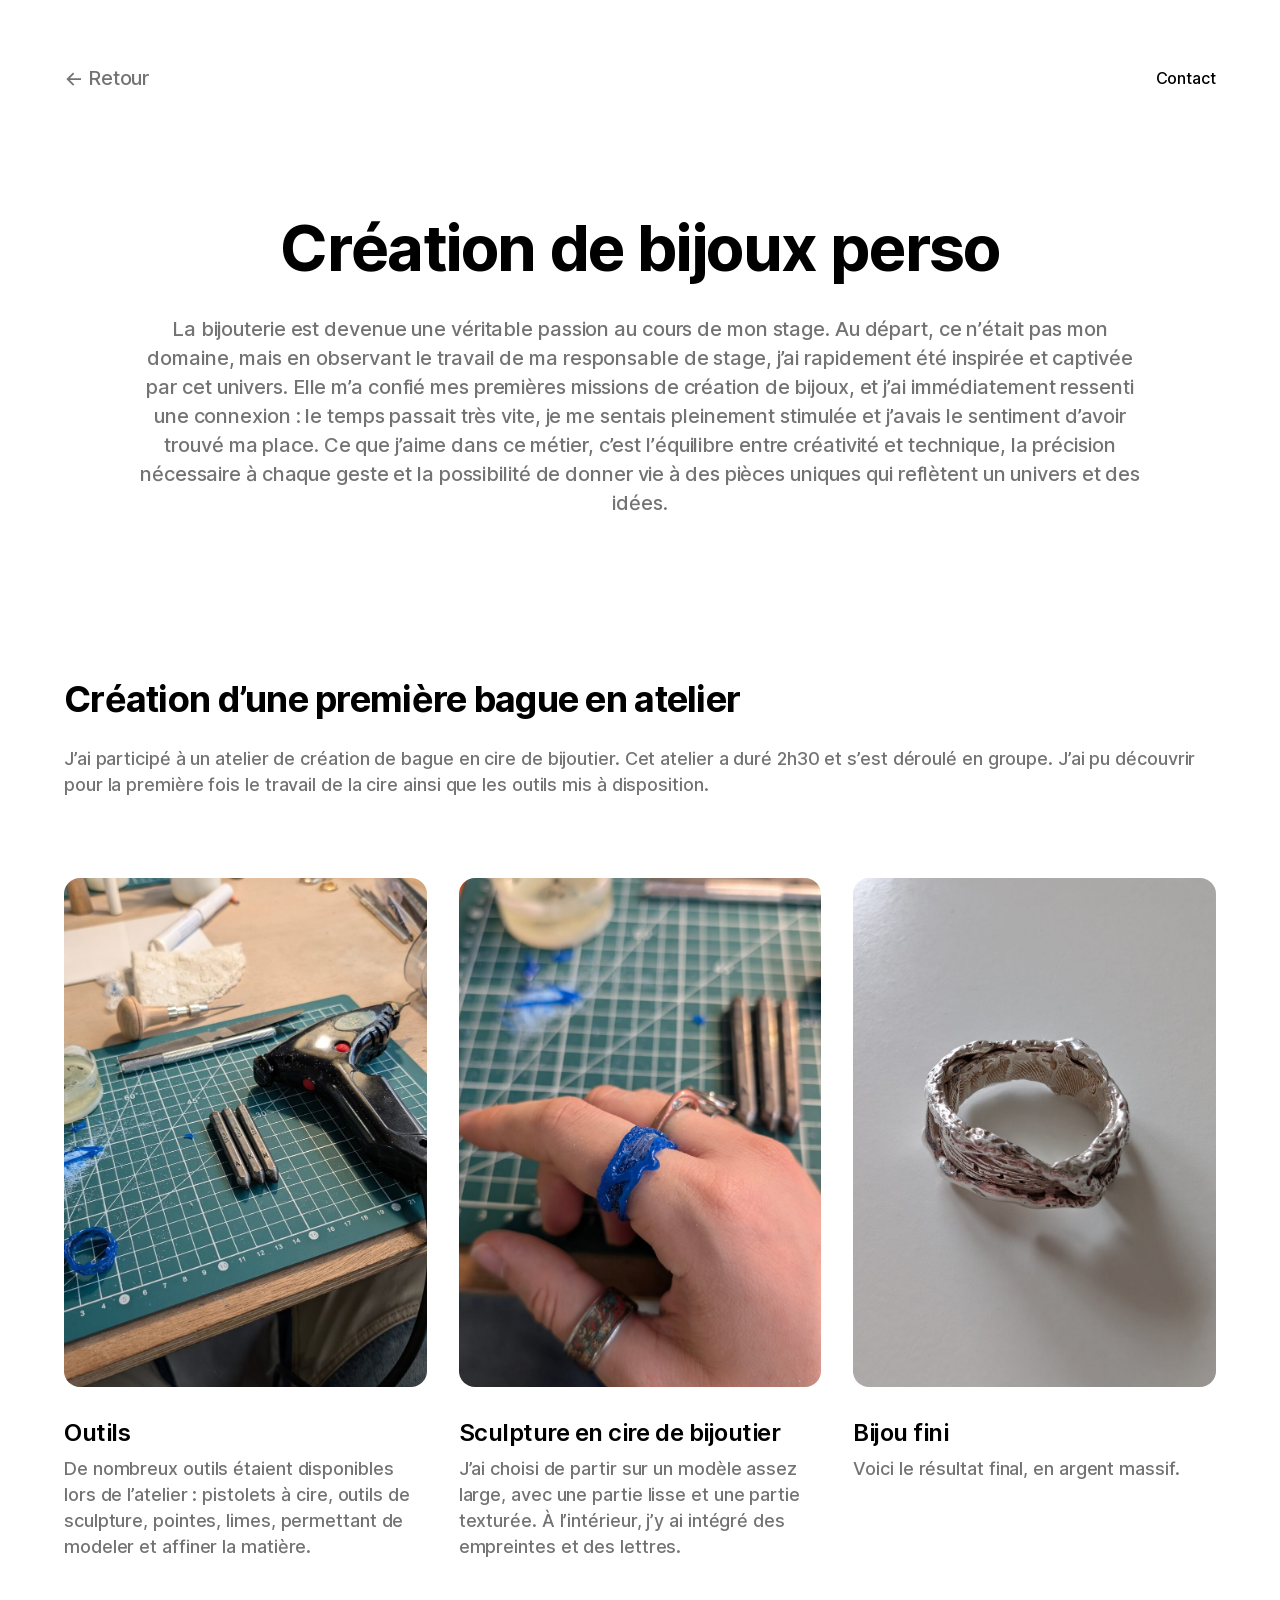
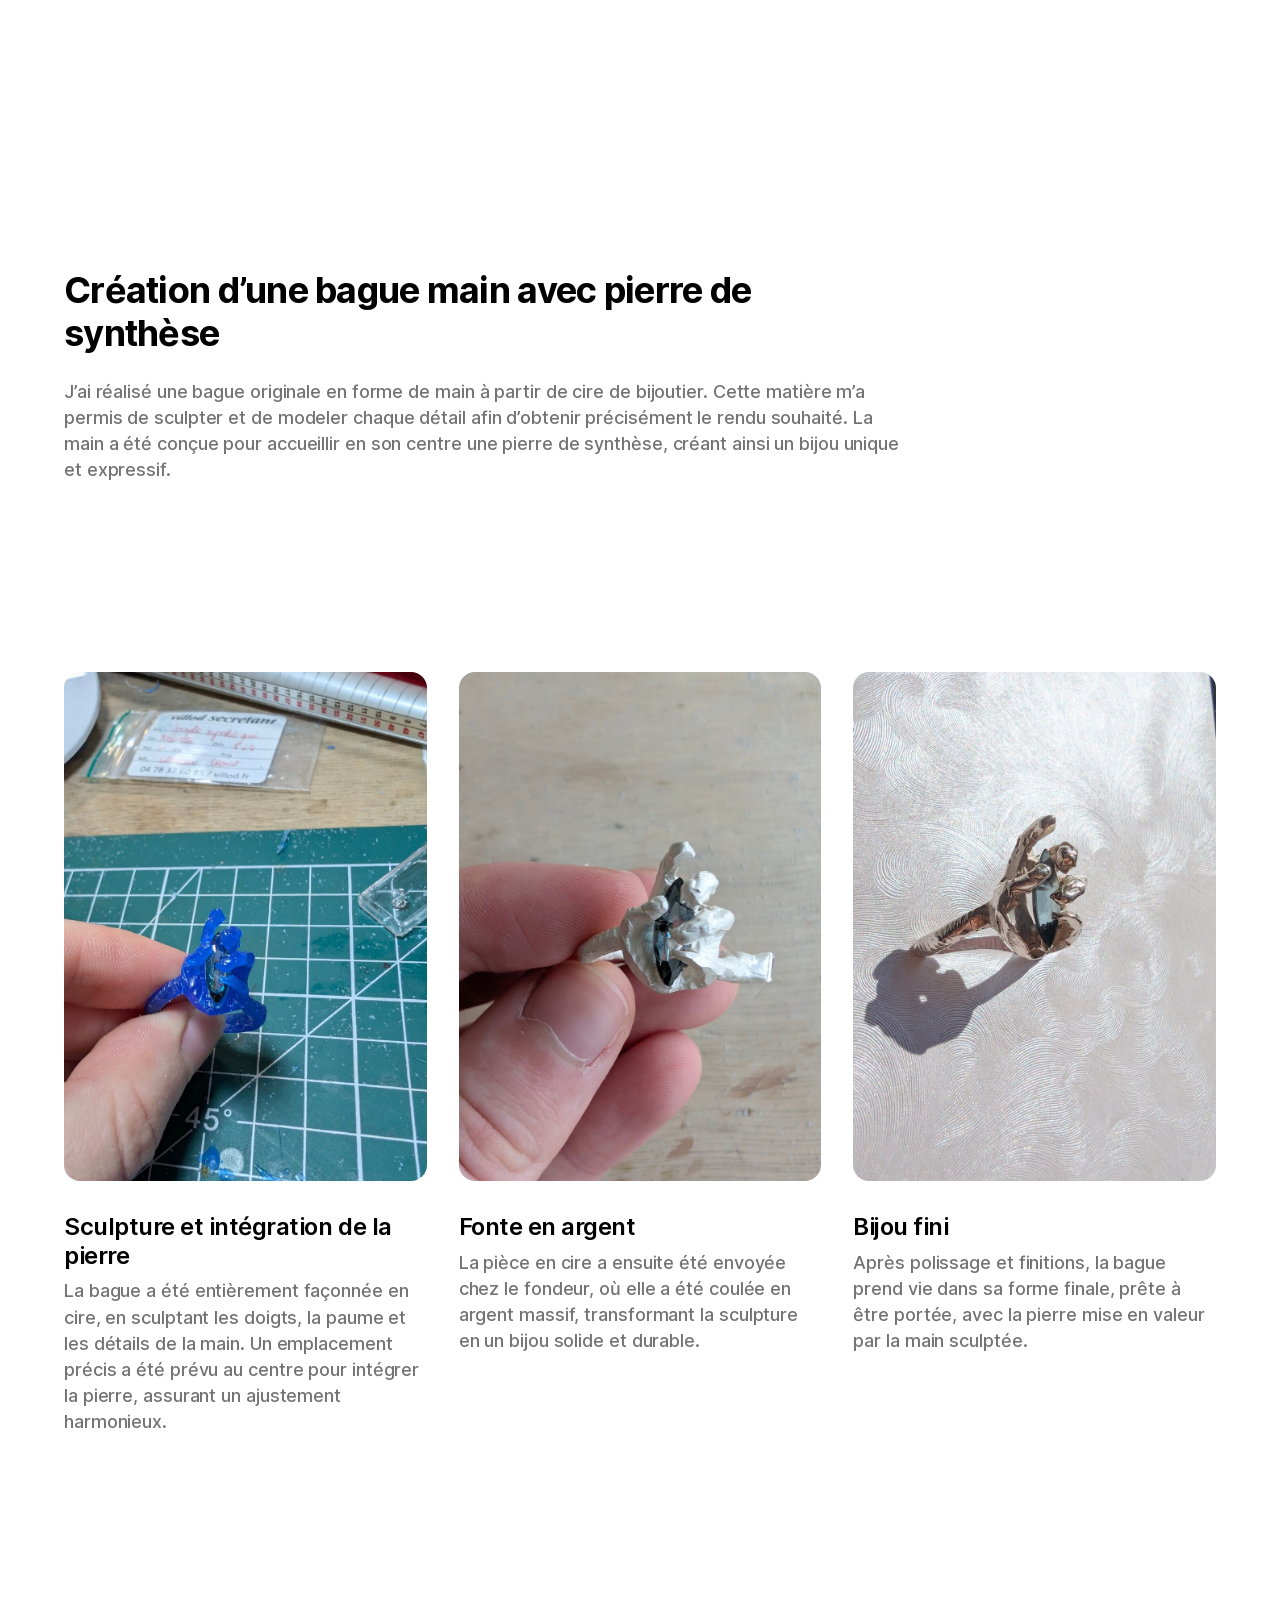
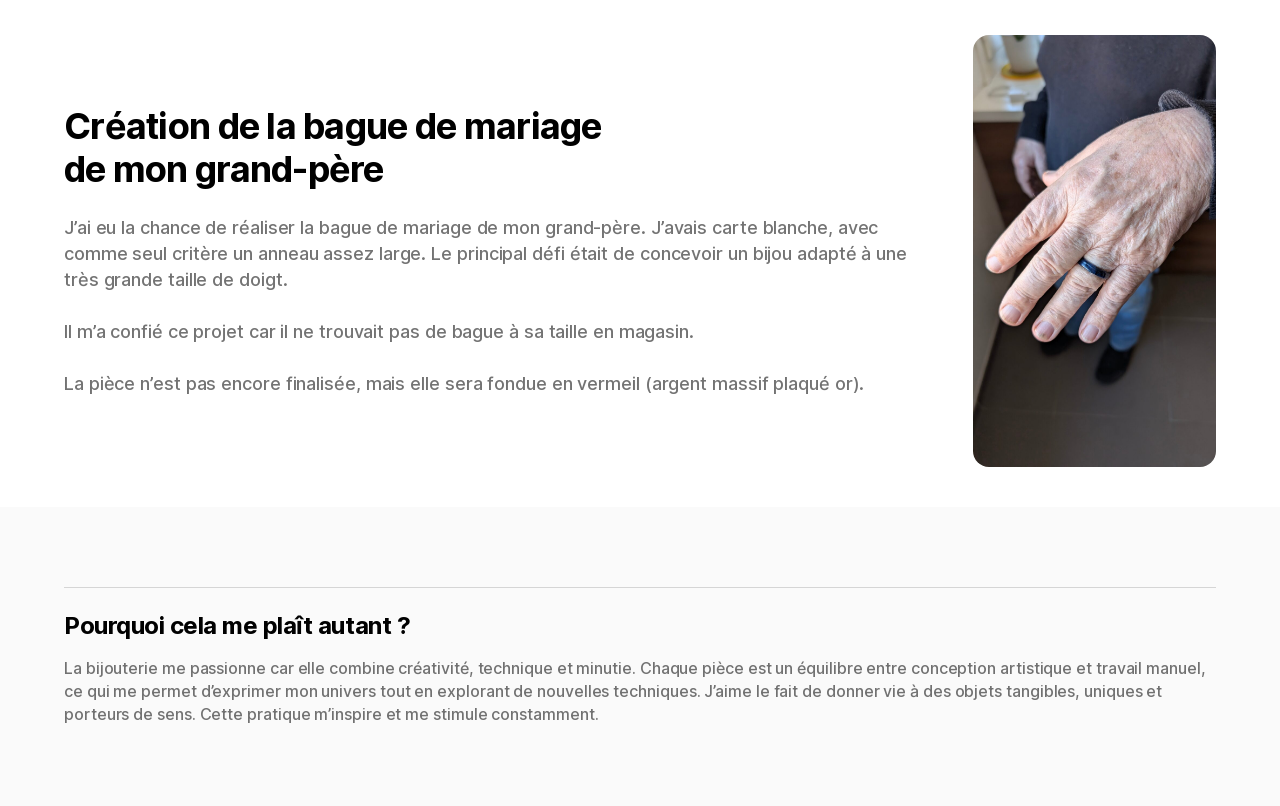
==== bijoux-perso.html @ b719fb81 "v1" ====
<!DOCTYPE html>
<html lang="fr">
<head>
  <meta charset="utf-8">
  <meta name="viewport" content="width=device-width, initial-scale=1">
  <title>Création de bijoux perso · Portfolio.Vautravers-Morgane</title>
  <meta name="robots" content="noindex">
  <link rel="preload" href="assets/fonts/inter-latin-basic.woff2" as="font" type="font/woff2" crossorigin>
  <link rel="stylesheet" href="css/style.css">
  <script>document.documentElement.classList.add('js')</script>
  <script src="js/main.js" defer></script>
</head>
<body>

  <header class="page-header">
    <a href="index.html" class="back-link">Retour</a>
    <nav class="site-nav"><a href="contact.html">Contact</a></nav>
  </header>

  <main>
    <div class="container container--wide">

      <section class="page-intro">
        <h1 class="title-xl">Création de bijoux perso</h1>
        <p class="lead">La bijouterie est devenue une véritable passion au cours de mon stage. Au départ, ce n’était pas mon domaine, mais en observant le travail de ma responsable de stage, j’ai rapidement été inspirée et captivée par cet univers. Elle m’a confié mes premières missions de création de bijoux, et j’ai immédiatement ressenti une connexion : le temps passait très vite, je me sentais pleinement stimulée et j’avais le sentiment d’avoir trouvé ma place. Ce que j’aime dans ce métier, c’est l’équilibre entre créativité et technique, la précision nécessaire à chaque geste et la possibilité de donner vie à des pièces uniques qui reflètent un univers et des idées.</p>
      </section>

      <!-- ============ Première bague en atelier ============ -->
      <section class="section text-stack" data-reveal>
        <h2 class="title-lg">Création d’une première bague en atelier</h2>
        <p class="prose">J’ai participé à un atelier de création de bague en cire de bijoutier. Cet atelier a duré 2h30 et s’est déroulé en groupe. J’ai pu découvrir pour la première fois le travail de la cire ainsi que les outils mis à disposition.</p>
      </section>

      <ul class="project-grid">
        <li class="project-card">
          <img class="media" src="assets/images/bijoux-atelier-outils.jpg" alt="" loading="lazy" style="--pos: 50% 55%">
          <div>
            <h3 class="project-card__title">Outils</h3>
            <p class="project-card__text">De nombreux outils étaient disponibles lors de l’atelier : pistolets à cire, outils de sculpture, pointes, limes, permettant de modeler et affiner la matière.</p>
          </div>
        </li>
        <li class="project-card">
          <img class="media" src="assets/images/bijoux-atelier-sculpture.jpg" alt="" loading="lazy">
          <div>
            <h3 class="project-card__title">Sculpture en cire de bijoutier</h3>
            <p class="project-card__text">J’ai choisi de partir sur un modèle assez large, avec une partie lisse et une partie texturée. À l’intérieur, j’y ai intégré des empreintes et des lettres.</p>
          </div>
        </li>
        <li class="project-card">
          <img class="media" src="assets/images/bijoux-atelier-fini.jpg" alt="" loading="lazy">
          <div>
            <h3 class="project-card__title">Bijou fini</h3>
            <p class="project-card__text">Voici le résultat final, en argent massif.</p>
          </div>
        </li>
      </ul>

      <!-- ============ Bague main ============ -->
      <section class="section split" data-reveal>
        <div class="text-stack">
          <h2 class="title-lg">Création d’une bague main avec pierre de synthèse</h2>
          <p class="prose">J’ai réalisé une bague originale en forme de main à partir de cire de bijoutier. Cette matière m’a permis de sculpter et de modeler chaque détail afin d’obtenir précisément le rendu souhaité. La main a été conçue pour accueillir en son centre une pierre de synthèse, créant ainsi un bijou unique et expressif.</p>
        </div>
        <video class="media media--phone" src="assets/videos/bijoux-bague-main.mp4" muted loop playsinline preload="metadata"></video>
      </section>

      <ul class="project-grid">
        <li class="project-card">
          <img class="media" src="assets/images/bijoux-main-sculpture.jpg" alt="" loading="lazy">
          <div>
            <h3 class="project-card__title">Sculpture et intégration de la pierre</h3>
            <p class="project-card__text">La bague a été entièrement façonnée en cire, en sculptant les doigts, la paume et les détails de la main. Un emplacement précis a été prévu au centre pour intégrer la pierre, assurant un ajustement harmonieux.</p>
          </div>
        </li>
        <li class="project-card">
          <img class="media" src="assets/images/bijoux-main-fonte.jpg" alt="" loading="lazy" style="--pos: 50% 55%">
          <div>
            <h3 class="project-card__title">Fonte en argent</h3>
            <p class="project-card__text">La pièce en cire a ensuite été envoyée chez le fondeur, où elle a été coulée en argent massif, transformant la sculpture en un bijou solide et durable.</p>
          </div>
        </li>
        <li class="project-card">
          <img class="media" src="assets/images/bijoux-main-fini.jpg" alt="" loading="lazy">
          <div>
            <h3 class="project-card__title">Bijou fini</h3>
            <p class="project-card__text">Après polissage et finitions, la bague prend vie dans sa forme finale, prête à être portée, avec la pierre mise en valeur par la main sculptée.</p>
          </div>
        </li>
      </ul>

      <!-- ============ Bague du grand-père ============ -->
      <section class="section split" data-reveal>
        <div class="text-stack">
          <h2 class="title-lg">Création de la bague de mariage<br>de mon grand-père</h2>
          <div class="prose">
            <p>J’ai eu la chance de réaliser la bague de mariage de mon grand-père. J’avais carte blanche, avec comme seul critère un anneau assez large. Le principal défi était de concevoir un bijou adapté à une très grande taille de doigt.</p>
            <p>Il m’a confié ce projet car il ne trouvait pas de bague à sa taille en magasin.</p>
            <p>La pièce n’est pas encore finalisée, mais elle sera fondue en vermeil (argent massif plaqué or).</p>
          </div>
        </div>
        <img class="media media--phone" src="assets/images/bijoux-bague-grand-pere.jpg" alt="Bague de mariage portée" loading="lazy">
      </section>
    </div>

    <section class="tinted" data-reveal>
      <ul class="key-points container container--wide">
        <li>
          <h2>Pourquoi cela me plaît autant ?</h2>
          <p>La bijouterie me passionne car elle combine créativité, technique et minutie. Chaque pièce est un équilibre entre conception artistique et travail manuel, ce qui me permet d’exprimer mon univers tout en explorant de nouvelles techniques. J’aime le fait de donner vie à des objets tangibles, uniques et porteurs de sens. Cette pratique m’inspire et me stimule constamment.</p>
        </li>
      </ul>
    </section>

  </main>
</body>
</html>
---- css/style.css ----
/* ==========================================================================
   Portfolio — Morgane Vautravers

   Commun          1. Polices   2. Variables   3. Base   4. Typographie
                   5. Mise en page   11. Animation d'apparition
   Accueil         6. En-tête   7. Présentation   8. Blocs de texte
                   9. Galerie   10. Centres d'intérêts   12. Mobile
   Autres pages    13. En-tête et introduction   14. Texte + média
                   15. Cartes projet   16. Rangées d'images
                   17. Bandeaux défilants   18. Encadrés et points clés
                   19. Kits   20. Galerie photo   21. Mobile
   ========================================================================== */


/* 1. Polices — Inter (police variable : toutes les graisses dans un fichier)
   ========================================================================== */

@font-face {
  font-family: "Inter";
  src: url("../assets/fonts/inter-latin-basic.woff2") format("woff2");
  font-weight: 100 900;
  font-display: swap;
  unicode-range: U+0000-00A0, U+00A2-00A9, U+00AC-00AE, U+00B0-00B7, U+00B9-00BA,
    U+00BC-00BE, U+00D7, U+00F7, U+2000-206F, U+2074, U+20AC, U+2122, U+2190-21BB,
    U+2212, U+2215, U+F8FF, U+FEFF, U+FFFD;
}

@font-face {
  font-family: "Inter";
  src: url("../assets/fonts/inter-latin-ext.woff2") format("woff2");
  font-weight: 100 900;
  font-display: swap;
  unicode-range: U+00A1, U+00AA-00AB, U+00AF, U+00B8, U+00BB, U+00BF-00D6,
    U+00D8-00F6, U+00F8-00FF, U+0131, U+0152-0153, U+02B0-02FF;
}


/* 2. Variables — modifier ici couleurs, espacements et largeurs
   ========================================================================== */

:root {
  --color-bg: #fff;
  --color-text: #000;
  --color-text-muted: rgba(0, 0, 0, 0.55);
  --color-divider: rgba(0, 0, 0, 0.5);

  --font: "Inter", system-ui, sans-serif;

  --page-width: 1280px;   /* largeur maximale du contenu */
  --gutter: 120px;        /* marge gauche/droite des sections (accueil) */
  --gutter-wide: 64px;    /* marge gauche/droite des autres pages */

  --radius-image: 16px;
  --radius-portrait: 30px;
}


/* 3. Base
   ========================================================================== */

*,
*::before,
*::after {
  box-sizing: border-box;
}

html {
  scroll-behavior: smooth;
  -webkit-font-smoothing: antialiased;
}

body {
  margin: 0;
  background: var(--color-bg);
  color: var(--color-text);
  font-family: var(--font);
  font-weight: 500;
  overflow-x: hidden;
}

h1, h2, h3, p, ul {
  margin: 0;
}

/* Les listes servent surtout à la mise en page : pas de puces par défaut */
ul {
  padding: 0;
  list-style: none;
}

img {
  display: block;
  max-width: 100%;
}

a {
  color: inherit;
  text-decoration: none;
}


/* 4. Typographie
   ========================================================================== */

.title-xl {
  font-size: 64px;
  font-weight: 700;
  letter-spacing: -1.6px;
  line-height: 1.1;
}

.title-lg {
  font-size: 36px;
  font-weight: 700;
  letter-spacing: -0.72px;
  line-height: 1.2;
}

.title-sm {
  font-size: 24px;
  font-weight: 600;
  letter-spacing: -0.48px;
  line-height: 1.2;
}

/* Paragraphes de texte courant (gris) */
.prose {
  color: var(--color-text-muted);
  font-size: 18px;
  letter-spacing: -0.09px;
  line-height: 1.45;
}

.prose--lg {
  font-size: 24px;
  letter-spacing: -0.12px;
}

.prose strong {
  font-weight: 700;
}

/* Ajoute une ligne vide au-dessus d'un paragraphe */
.prose .spaced {
  margin-top: 1.45em;
}


/* 5. Mise en page
   ========================================================================== */

.container {
  width: 100%;
  max-width: var(--page-width);
  margin-inline: auto;
  padding-inline: var(--gutter);
}

/* Variante aux marges réduites, utilisée par les pages autres que l'accueil */
.container--wide {
  padding-inline: var(--gutter-wide);
}

.divider {
  width: calc(100% - 2 * var(--gutter));
  max-width: calc(var(--page-width) - 2 * var(--gutter));
  height: 1px;
  margin: 0 auto;
  border: 0;
  background: var(--color-divider);
}


/* 6. En-tête
   ========================================================================== */

.site-header {
  display: flex;
  justify-content: space-between;
  align-items: center;
  padding: 24px 64px;
}

.site-header__logo img {
  width: 96px;
  height: 100px;
  object-fit: cover;
}

.site-nav {
  display: flex;
  gap: 32px;
  font-size: 16px;
  letter-spacing: -0.08px;
  line-height: 1.45;
  white-space: nowrap;
}


/* 7. Présentation (photo + texte d'accroche)
   ========================================================================== */

.hero {
  display: flex;
  align-items: center;
  gap: 64px;
  padding-block: 120px;
}

.hero__photo,
.hero__text {
  flex: 1 1 0;
  min-width: 0;
}

.hero__photo {
  aspect-ratio: 576 / 388;
  border-radius: var(--radius-portrait);
  overflow: hidden;
}

.hero__photo img {
  width: 100%;
  height: 100%;
  object-fit: contain;
}

.hero__text {
  display: flex;
  flex-direction: column;
  gap: 24px;
}


/* 8. Blocs de texte (formation, parcours)
   ========================================================================== */

.text-block {
  padding-top: 80px;
  padding-bottom: 55px;
}

.text-block--parcours {
  display: flex;
  flex-direction: column;
  gap: 24px;
  padding-bottom: 41px;
}


/* 9. Galerie
   ========================================================================== */

.gallery__header {
  display: flex;
  align-items: center;
  gap: 24px;
  padding-top: 120px;
  padding-bottom: 37px;
}

.gallery__header .title-xl {
  flex: 1;
}

.gallery__intro {
  width: 746px;
  max-width: 100%;
  color: var(--color-text-muted);
  font-size: 18px;
  letter-spacing: -0.09px;
  line-height: 1.45;
}

.card-grid {
  display: grid;
  gap: 48px;
  align-items: start;
}

.card-grid--2 {
  grid-template-columns: repeat(2, 1fr);
  margin-bottom: 20px;
}

.card-grid--3 {
  grid-template-columns: repeat(3, 1fr);
}

.card {
  display: flex;
  flex-direction: column;
  gap: 5px;
}

.card img {
  width: 100%;
  aspect-ratio: 315 / 328;
  object-fit: cover;
  object-position: var(--pos, center);
  border-radius: var(--radius-image);
}

.card-grid--2 .card img {
  aspect-ratio: 552 / 414;
}

.card__label {
  font-size: 24px;
  font-weight: 600;
  letter-spacing: -0.48px;
  line-height: 1.2;
}


/* 10. Centres d'intérêts
   ========================================================================== */

.interests {
  padding-top: 40px;
  padding-bottom: 50px;
}

/* La rangée d'images occupe toute la largeur de la page (sans marges) */
.interests__list {
  display: grid;
  grid-template-columns: repeat(4, 1fr);
  gap: 20px;
  max-width: var(--page-width);
  margin: 40px auto 0;
}

.interest {
  display: flex;
  flex-direction: column;
  align-items: center;
  gap: 10px;
  font-size: 24px;
  font-weight: 600;
  letter-spacing: -0.48px;
  line-height: 1.2;
  white-space: nowrap;
}

.interest img {
  width: 290px;
  max-width: 100%;
  aspect-ratio: 290 / 272;
  object-fit: cover;
  object-position: var(--pos, center);
  border-radius: var(--radius-image);
}


/* 11. Animation d'apparition au défilement (voir js/main.js)
   Les éléments [data-reveal] glissent vers le haut en apparaissant.
   La classe .js n'est ajoutée que si JavaScript fonctionne : sans JS,
   tout reste visible.
   ========================================================================== */

.js [data-reveal] {
  opacity: 0;
  transform: translateY(50px);
  transition:
    opacity 0.6s cubic-bezier(0.215, 0.61, 0.355, 1),
    transform 0.6s cubic-bezier(0.215, 0.61, 0.355, 1);
}

.js [data-reveal].is-visible {
  opacity: 1;
  transform: none;
}

@media (prefers-reduced-motion: reduce) {
  html {
    scroll-behavior: auto;
  }

  .js [data-reveal] {
    opacity: 1;
    transform: none;
    transition: none;
  }
}


/* 12. Tablette et mobile
   ========================================================================== */

@media (max-width: 1024px) {
  :root {
    --gutter: 48px;
    --gutter-wide: 48px;
  }

  .site-header {
    padding-inline: var(--gutter);
  }

  .hero {
    padding-block: 80px;
  }

  .gallery__header {
    flex-direction: column;
    align-items: flex-start;
  }

  .card-grid {
    gap: 32px;
  }

  .interests__list {
    grid-template-columns: repeat(2, 1fr);
    row-gap: 40px;
    padding-inline: var(--gutter);
  }
}

@media (max-width: 700px) {
  :root {
    --gutter: 20px;
    --gutter-wide: 20px;
  }

  .site-header__logo img {
    width: 58px;
    height: 60px;
  }

  .site-nav {
    gap: 16px;
    font-size: 14px;
  }

  .hero {
    flex-direction: column;
    gap: 32px;
    padding-block: 48px;
  }

  .hero__photo,
  .hero__text {
    flex: none;
  }

  .hero__photo {
    width: 100%;
    max-width: 320px;
    aspect-ratio: 3 / 4;
    margin-inline: auto;
  }

  .title-xl { font-size: 44px; }
  .title-lg { font-size: 28px; }
  .prose--lg { font-size: 20px; }

  .text-block {
    padding-top: 48px;
    padding-bottom: 40px;
  }

  .gallery__header {
    padding-top: 72px;
  }

  .card-grid--2,
  .card-grid--3 {
    grid-template-columns: 1fr;
  }

  .interests__list {
    grid-template-columns: 1fr;
  }
}


/* ==========================================================================
   AUTRES PAGES (stage, kit, collection, gouachés, photos…)
   Les blocs ci-dessous se combinent librement dans le HTML.
   ========================================================================== */


/* 13. En-tête et introduction de page
   ========================================================================== */

.page-header {
  display: flex;
  justify-content: space-between;
  align-items: center;
  padding: 64px var(--gutter-wide);
}

.back-link {
  color: var(--color-text-muted);
  font-size: 20px;
  letter-spacing: -0.1px;
  line-height: 1.45;
}

.back-link::before {
  content: "← ";
}

.back-link:hover,
.site-nav a:hover {
  color: var(--color-text);
  text-decoration: underline;
}

.page-intro {
  display: flex;
  flex-direction: column;
  align-items: center;
  gap: 32px;
  padding-block: 56px 80px;
  text-align: center;
}

.lead {
  max-width: 1000px;
  color: var(--color-text-muted);
  font-size: 20px;
  letter-spacing: -0.1px;
  line-height: 1.45;
}

/* Petite phrase d'aide soulignée (ex. « Chaque image permet… ») */
.hint {
  color: var(--color-text-muted);
  font-size: 18px;
  line-height: 1.45;
  text-align: center;
  text-decoration: underline;
}

/* Espacement vertical standard entre deux blocs */
.section {
  padding-block: 80px 40px;
}

.section--spacious {
  padding-block: 120px;
}

.section-title {
  margin-bottom: 48px;
}

.section-title--right {
  text-align: right;
}

/* Titre + texte d'une section (h2 36px + paragraphe gris) */
.text-stack {
  display: flex;
  flex-direction: column;
  gap: 24px;
}

.text-stack p + p {
  margin-top: 1.45em;
}


/* 14. Texte + média côte à côte
   L'ordre dans le HTML décide qui est à gauche.
   ========================================================================== */

.split {
  display: flex;
  align-items: center;
  gap: 64px;
}

.split > * {
  flex: 1 1 0;
  min-width: 0;
}

/* Média étroit au format téléphone (vidéo ou photo verticale) */
.split > .media--phone {
  flex: 0 0 243px;
}

.split > .media--tall {
  flex: 0 0 389px;
}

.media-pair {
  display: flex;
  justify-content: flex-end;
  gap: 32px;
}

/* Image ou vidéo : coins arrondis, recadrage réglable avec
   --ratio (proportions, ex. 4/3) et --pos (point de cadrage, ex. 50% 20%) */
.media {
  display: block;
  width: 100%;
  height: auto;
  aspect-ratio: var(--ratio, auto);
  object-fit: cover;
  object-position: var(--pos, center);
  border-radius: var(--radius-image);
}

.media--phone {
  --ratio: 9 / 16;
  width: 243px;
}

.media--tall {
  --ratio: 389 / 672;
}

.media--contain {
  object-fit: contain;
}

/* Grande image pleine largeur */
.wide-media {
  margin-block: 40px;
}


/* 15. Cartes projet (image + titre + description)
   ========================================================================== */

.project-grid {
  display: grid;
  grid-template-columns: repeat(3, 1fr);
  gap: 32px;
  align-items: start;
  padding-block: 40px 120px;
}

.project-card {
  display: flex;
  flex-direction: column;
  gap: 32px;
}

.project-card .media {
  aspect-ratio: var(--ratio, 352 / 494);
}

.project-card__title {
  font-size: 24px;
  font-weight: 600;
  letter-spacing: -0.48px;
  line-height: 1.2;
}

.project-card__text {
  margin-top: 8px;
  color: var(--color-text-muted);
  font-size: 18px;
  letter-spacing: -0.09px;
  line-height: 1.45;
}

a.project-card:hover .project-card__title {
  text-decoration: underline;
}


/* 16. Rangées d'images de même hauteur
   Chaque image garde ses proportions ; --height règle la hauteur.
   ========================================================================== */

.media-row {
  display: flex;
  justify-content: center;
  gap: 32px;
  padding-block: 20px;
}

.media-row .media {
  flex: 0 1 auto;
  width: auto;
  min-width: 0;
  height: var(--height, 494px);
}


/* 17. Bandeaux défilants (voir js/main.js, qui duplique le contenu
   pour que le défilement boucle sans coupure)
   ========================================================================== */

.marquee {
  overflow: hidden;
  padding-block: 32px;
}

/* Espacement par marge (et non « gap ») pour que les deux moitiés
   de la bande soient strictement identiques et que la boucle ne saute pas */
.marquee__track {
  display: flex;
  width: max-content;
  animation: marquee-scroll var(--duration, 40s) linear infinite;
}

.marquee:hover .marquee__track {
  animation-play-state: paused;
}

.marquee__track > * {
  flex: none;
  margin-right: 16px;
  width: 305px;
  height: 410px;
  object-fit: cover;
  border-radius: var(--radius-image);
}

/* Variante : logos des logiciels */
.marquee--logos .marquee__track {
  align-items: center;
}

.marquee--logos .marquee__track > * {
  margin-right: 64px;
  width: 72px;
  height: 72px;
  border-radius: 0;
  object-fit: contain;
}

@keyframes marquee-scroll {
  to { transform: translateX(-50%); }
}

@media (prefers-reduced-motion: reduce) {
  .marquee {
    overflow-x: auto;
  }

  .marquee__track {
    animation: none;
  }
}


/* 18. Encadrés et points clés
   ========================================================================== */

/* Encadré coloré (page Kit) */
.callout {
  padding: 32px 52px 48px;
  border-radius: var(--radius-image);
  background: rgba(78, 69, 240, 0.17);
  font-size: 20px;
  letter-spacing: -0.1px;
  line-height: 1.45;
}

.callout p + p,
.callout p + ul,
.callout ul + p {
  margin-top: 1.45em;
}

.callout ul {
  padding-left: 1.2em;
  list-style: "–  ";
}

/* Colonnes de points clés avec un filet au-dessus */
.key-points {
  display: grid;
  grid-template-columns: repeat(auto-fit, minmax(240px, 1fr));
  gap: 48px;
  padding-block: 80px;
}

.key-points li {
  padding-top: 24px;
  border-top: 1px solid rgba(0, 0, 0, 0.15);
}

.key-points h2,
.key-points h3 {
  margin-bottom: 16px;
  font-size: 24px;
  font-weight: 700;
  letter-spacing: -0.48px;
  line-height: 1.2;
}

.key-points p {
  color: var(--color-text-muted);
  font-size: 16px;
  letter-spacing: -0.08px;
  line-height: 1.45;
}

.tinted {
  background: rgba(0, 0, 0, 0.02);
}

.label {
  color: var(--color-text-muted);
  font-size: 20px;
  text-align: center;
}


/* 19. Cartes « produit » de la page Kit (fond gris, vignette encadrée)
   ========================================================================== */

.product-grid {
  display: grid;
  grid-template-columns: repeat(3, 1fr);
  gap: 32px;
  padding-block: 40px 120px;
}

.product-card {
  display: flex;
  flex-direction: column;
  align-items: center;
  justify-content: space-between;
  gap: 16px;
  padding: 32px 32px 20px;
  border-radius: var(--radius-image);
  background: rgba(0, 0, 0, 0.05);
}

.product-card > div {
  align-self: stretch;
}

.product-card img {
  width: 240px;
  max-width: 100%;
  aspect-ratio: 240 / 234;
  object-fit: cover;
  object-position: var(--pos, center);
  border: 8px solid #fff;
  border-radius: 32px;
  box-shadow: 0 0 4.4px rgba(0, 0, 0, 0.06), 0 5px 19px rgba(0, 0, 0, 0.08);
}


/* 20. Galerie photo en colonnes (les images gardent leurs proportions)
   ========================================================================== */

.photo-grid {
  columns: 2;
  column-gap: 32px;
  padding-block: 20px;
}

.photo-grid .media {
  margin-bottom: 32px;
  break-inside: avoid;
}


/* 21. Autres pages — tablette et mobile
   ========================================================================== */

@media (max-width: 1024px) {
  .split {
    gap: 40px;
  }

  .project-grid,
  .product-grid {
    grid-template-columns: repeat(2, 1fr);
  }

  .media-row {
    flex-wrap: wrap;
  }

  .media-row .media {
    height: calc(var(--height, 494px) * 0.7);
  }
}

@media (max-width: 700px) {
  .page-header {
    padding-block: 32px;
  }

  .back-link {
    font-size: 16px;
  }

  .page-intro {
    padding-block: 32px 48px;
  }

  .lead {
    font-size: 18px;
  }

  .section {
    padding-block: 48px 24px;
  }

  .section--spacious {
    padding-block: 64px;
  }

  .split {
    flex-direction: column;
    align-items: stretch;
    gap: 32px;
  }

  .split > .media--phone,
  .split > .media--tall {
    flex: none;
    width: min(100%, 320px);
    margin-inline: auto;
  }

  .media-pair {
    justify-content: center;
    gap: 16px;
  }

  .media-pair .media--phone {
    width: calc(50% - 8px);
  }

  .project-grid,
  .product-grid {
    grid-template-columns: 1fr;
    padding-bottom: 64px;
  }

  .media-row .media {
    width: 100%;
    height: auto;
  }

  .marquee__track > * {
    width: 220px;
    height: 296px;
  }

  .marquee--logos .marquee__track > * {
    width: 48px;
    height: 48px;
  }

  .callout {
    padding: 24px;
    font-size: 18px;
  }

  .photo-grid {
    columns: 1;
  }
}
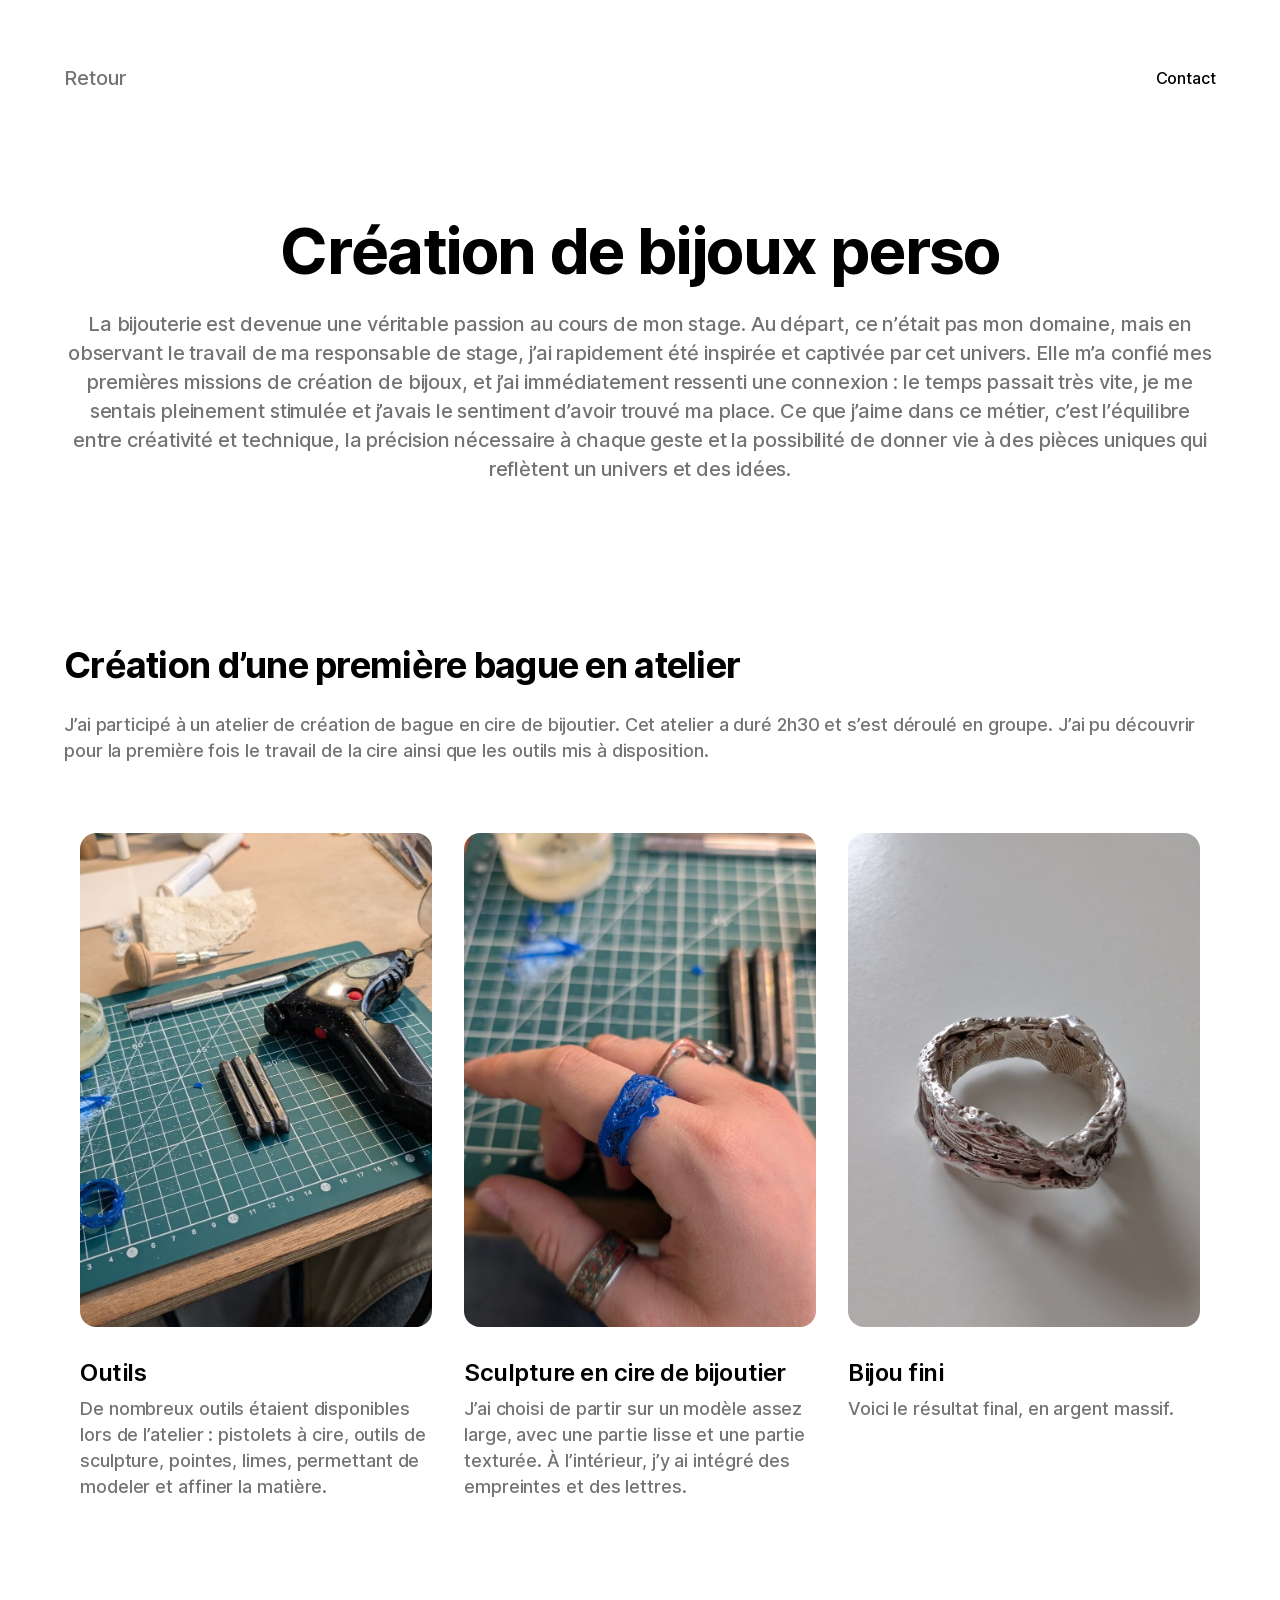
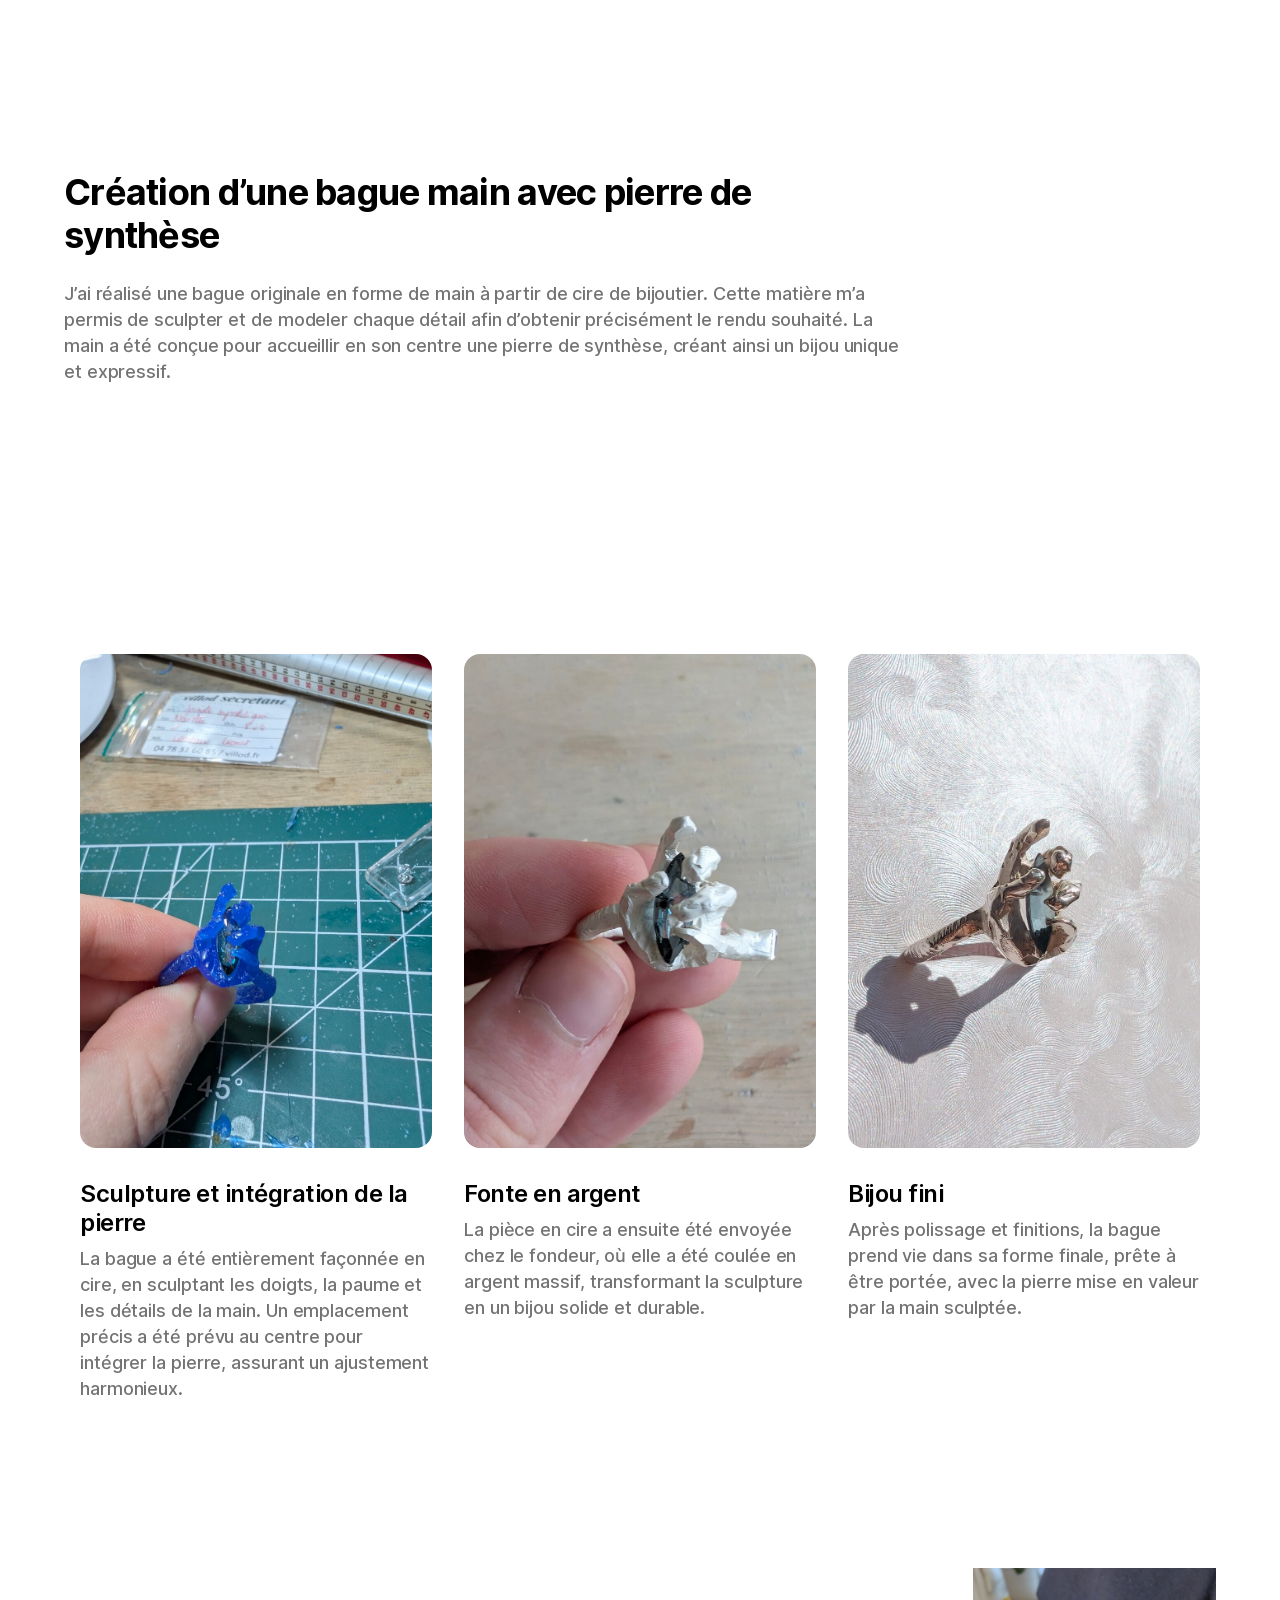
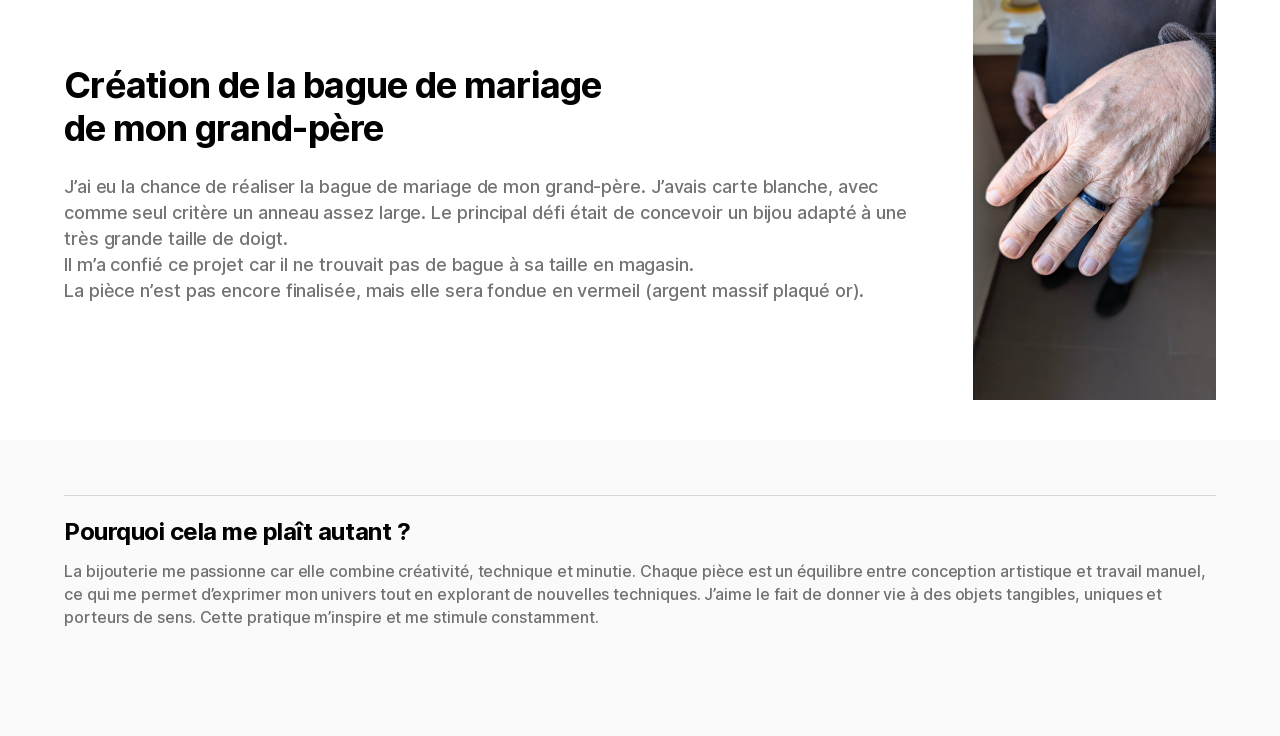
==== commit d441a439: "correction des dimensions" ====
--- a/bijoux-perso.html
+++ b/bijoux-perso.html
@@ -20,7 +20,7 @@
   <main>
     <div class="container container--wide">
 
-      <section class="page-intro">
+      <section class="page-intro" style="--pt: 59px; --gap: 24px; --pb: 80px">
         <h1 class="title-xl">Création de bijoux perso</h1>
         <p class="lead">La bijouterie est devenue une véritable passion au cours de mon stage. Au départ, ce n’était pas mon domaine, mais en observant le travail de ma responsable de stage, j’ai rapidement été inspirée et captivée par cet univers. Elle m’a confié mes premières missions de création de bijoux, et j’ai immédiatement ressenti une connexion : le temps passait très vite, je me sentais pleinement stimulée et j’avais le sentiment d’avoir trouvé ma place. Ce que j’aime dans ce métier, c’est l’équilibre entre créativité et technique, la précision nécessaire à chaque geste et la possibilité de donner vie à des pièces uniques qui reflètent un univers et des idées.</p>
       </section>
@@ -31,9 +31,9 @@
         <p class="prose">J’ai participé à un atelier de création de bague en cire de bijoutier. Cet atelier a duré 2h30 et s’est déroulé en groupe. J’ai pu découvrir pour la première fois le travail de la cire ainsi que les outils mis à disposition.</p>
       </section>
 
-      <ul class="project-grid">
+      <ul class="project-grid project-grid--equal" style="--pt: 29px; --pb: 82px">
         <li class="project-card">
-          <img class="media" src="assets/images/bijoux-atelier-outils.jpg" alt="" loading="lazy" style="--pos: 50% 55%">
+          <img class="media" src="assets/images/bijoux-atelier-outils.jpg" alt="" loading="lazy">
           <div>
             <h3 class="project-card__title">Outils</h3>
             <p class="project-card__text">De nombreux outils étaient disponibles lors de l’atelier : pistolets à cire, outils de sculpture, pointes, limes, permettant de modeler et affiner la matière.</p>
@@ -61,10 +61,10 @@
           <h2 class="title-lg">Création d’une bague main avec pierre de synthèse</h2>
           <p class="prose">J’ai réalisé une bague originale en forme de main à partir de cire de bijoutier. Cette matière m’a permis de sculpter et de modeler chaque détail afin d’obtenir précisément le rendu souhaité. La main a été conçue pour accueillir en son centre une pierre de synthèse, créant ainsi un bijou unique et expressif.</p>
         </div>
-        <video class="media media--phone" src="assets/videos/bijoux-bague-main.mp4" muted loop playsinline preload="metadata"></video>
+        <video class="media media--phone is-fixed" src="assets/videos/bijoux-bague-main.mp4" muted loop playsinline preload="metadata"></video>
       </section>
 
-      <ul class="project-grid">
+      <ul class="project-grid project-grid--equal" style="--pb: 86px">
         <li class="project-card">
           <img class="media" src="assets/images/bijoux-main-sculpture.jpg" alt="" loading="lazy">
           <div>
@@ -73,7 +73,7 @@
           </div>
         </li>
         <li class="project-card">
-          <img class="media" src="assets/images/bijoux-main-fonte.jpg" alt="" loading="lazy" style="--pos: 50% 55%">
+          <img class="media" src="assets/images/bijoux-main-fonte.jpg" alt="" loading="lazy">
           <div>
             <h3 class="project-card__title">Fonte en argent</h3>
             <p class="project-card__text">La pièce en cire a ensuite été envoyée chez le fondeur, où elle a été coulée en argent massif, transformant la sculpture en un bijou solide et durable.</p>
@@ -98,12 +98,12 @@
             <p>La pièce n’est pas encore finalisée, mais elle sera fondue en vermeil (argent massif plaqué or).</p>
           </div>
         </div>
-        <img class="media media--phone" src="assets/images/bijoux-bague-grand-pere.jpg" alt="Bague de mariage portée" loading="lazy">
+        <img class="media media--phone is-fixed" src="assets/images/bijoux-bague-grand-pere.jpg" alt="Bague de mariage portée" loading="lazy">
       </section>
     </div>
 
     <section class="tinted" data-reveal>
-      <ul class="key-points container container--wide">
+      <ul class="key-points container container--wide" style="--pt: 55px; --pb: 106px">
         <li>
           <h2>Pourquoi cela me plaît autant ?</h2>
           <p>La bijouterie me passionne car elle combine créativité, technique et minutie. Chaque pièce est un équilibre entre conception artistique et travail manuel, ce qui me permet d’exprimer mon univers tout en explorant de nouvelles techniques. J’aime le fait de donner vie à des objets tangibles, uniques et porteurs de sens. Cette pratique m’inspire et me stimule constamment.</p>
--- a/css/style.css
+++ b/css/style.css
@@ -46,7 +46,7 @@
 
   --font: "Inter", system-ui, sans-serif;
 
-  --page-width: 1280px;   /* largeur maximale du contenu */
+  --page-width: 100%;   /* largeur maximale du contenu */
   --gutter: 120px;        /* marge gauche/droite des sections (accueil) */
   --gutter-wide: 64px;    /* marge gauche/droite des autres pages */
 
@@ -161,9 +161,10 @@
   padding-inline: var(--gutter-wide);
 }
 
+/* Ligne de séparation de 1040 px, centrée */
 .divider {
-  width: calc(100% - 2 * var(--gutter));
-  max-width: calc(var(--page-width) - 2 * var(--gutter));
+  width: 1040px;
+  max-width: calc(100% - 2 * var(--gutter-wide));
   height: 1px;
   margin: 0 auto;
   border: 0;
@@ -251,10 +252,13 @@
 /* 9. Galerie
    ========================================================================== */
 
+/* Comme dans la maquette, cet en-tête occupe 1280 px (marges de 120 px
+   comprises) et déborde donc légèrement de la zone de contenu */
 .gallery__header {
   display: flex;
   align-items: center;
-  gap: 24px;
+  width: 1040px;
+  margin-inline: calc((100% - 1040px) / 2);
   padding-top: 120px;
   padding-bottom: 37px;
 }
@@ -275,7 +279,7 @@
 .card-grid {
   display: grid;
   gap: 48px;
-  align-items: start;
+  align-items: center;
 }
 
 .card-grid--2 {
@@ -290,12 +294,13 @@
 .card {
   display: flex;
   flex-direction: column;
+  align-items: center;
   gap: 5px;
 }
 
 .card img {
   width: 100%;
-  aspect-ratio: 315 / 328;
+  aspect-ratio: var(--ratio, 315 / 328);
   object-fit: cover;
   object-position: var(--pos, center);
   border-radius: var(--radius-image);
@@ -404,6 +409,9 @@
   .gallery__header {
     flex-direction: column;
     align-items: flex-start;
+    gap: 24px;
+    width: auto;
+    margin-inline: 0;
   }
 
   .card-grid {
@@ -475,9 +483,17 @@
 }
 
 
+
+
 /* ==========================================================================
    AUTRES PAGES (stage, kit, collection, gouachés, photos…)
-   Les blocs ci-dessous se combinent librement dans le HTML.
+
+   Les dimensions reprennent la maquette Figma (page de 1280 px de large).
+   Espacements : la plupart des blocs acceptent deux réglages, écrits
+   directement dans le HTML avec style="…" :
+     --pt  espace au-dessus du bloc     --pb  espace en dessous
+   Images : --ratio (proportions, ex. 352 / 494), --pos (point de cadrage)
+   et --w (largeur fixe, ex. 243px).
    ========================================================================== */
 
 
@@ -498,10 +514,6 @@
   line-height: 1.45;
 }
 
-.back-link::before {
-  content: "← ";
-}
-
 .back-link:hover,
 .site-nav a:hover {
   color: var(--color-text);
@@ -512,54 +524,74 @@
   display: flex;
   flex-direction: column;
   align-items: center;
-  gap: 32px;
-  padding-block: 56px 80px;
+  gap: var(--gap, 48px);
+  padding-top: var(--pt, 120px);
+  padding-bottom: var(--pb, 120px);
   text-align: center;
 }
 
+.page-intro > .title-xl {
+  width: 100%;
+}
+
+/* Texte d'introduction : --w règle sa largeur, --fs sa taille */
 .lead {
-  max-width: 1000px;
+  width: var(--w, 100%);
+  max-width: 100%;
   color: var(--color-text-muted);
-  font-size: 20px;
+  font-size: var(--fs, 20px);
   letter-spacing: -0.1px;
   line-height: 1.45;
 }
 
-/* Petite phrase d'aide soulignée (ex. « Chaque image permet… ») */
+/* Variante de la page Photos : plus grande, plus foncée, alignée à gauche */
+.lead--photo {
+  color: rgba(0, 0, 0, 0.7);
+  letter-spacing: -0.12px;
+  text-align: left;
+}
+
+/* Petite phrase d'aide soulignée (page Stage) */
 .hint {
+  width: 708px;
+  max-width: 100%;
+  margin-inline: auto;
+  padding-top: var(--pt, 80px);
+  padding-bottom: var(--pb, 40px);
   color: var(--color-text-muted);
   font-size: 18px;
+  letter-spacing: -0.09px;
   line-height: 1.45;
-  text-align: center;
   text-decoration: underline;
 }
 
-/* Espacement vertical standard entre deux blocs */
+/* Bloc générique */
 .section {
-  padding-block: 80px 40px;
-}
-
-.section--spacious {
-  padding-block: 120px;
-}
-
+  padding-top: var(--pt, 80px);
+  padding-bottom: var(--pb, 40px);
+}
+
+/* Grand titre de partie (« Création digital », « Contenu vidéo ») */
 .section-title {
-  margin-bottom: 48px;
+  padding-top: var(--pt, 120px);
+  padding-bottom: var(--pb, 80px);
 }
 
 .section-title--right {
   text-align: right;
 }
 
-/* Titre + texte d'une section (h2 36px + paragraphe gris) */
+/* Titre + texte (h2 36px + paragraphe gris) */
 .text-stack {
   display: flex;
   flex-direction: column;
   gap: 24px;
 }
 
-.text-stack p + p {
-  margin-top: 1.45em;
+/* Zone de texte de 1152 px, un peu plus large que les autres blocs */
+.container--1152 {
+  width: min(1152px, 100% - 40px);
+  margin-inline: auto;
 }
 
 
@@ -578,23 +610,19 @@
   min-width: 0;
 }
 
-/* Média étroit au format téléphone (vidéo ou photo verticale) */
-.split > .media--phone {
-  flex: 0 0 243px;
-}
-
-.split > .media--tall {
-  flex: 0 0 389px;
-}
-
-.media-pair {
-  display: flex;
-  justify-content: flex-end;
-  gap: 32px;
+/* Colonne alignée en haut plutôt que centrée */
+.split--top {
+  align-items: flex-start;
+}
+
+/* Élément de largeur fixe (--w) dans une rangée */
+.split > .is-fixed {
+  flex: 0 0 var(--w);
+  width: var(--w);
 }
 
 /* Image ou vidéo : coins arrondis, recadrage réglable avec
-   --ratio (proportions, ex. 4/3) et --pos (point de cadrage, ex. 50% 20%) */
+   --ratio (proportions) et --pos (point de cadrage, ex. 50% 20%) */
 .media {
   display: block;
   width: 100%;
@@ -605,34 +633,45 @@
   border-radius: var(--radius-image);
 }
 
-.media--phone {
-  --ratio: 9 / 16;
-  width: 243px;
-}
-
-.media--tall {
-  --ratio: 389 / 672;
-}
-
 .media--contain {
   object-fit: contain;
 }
 
-/* Grande image pleine largeur */
-.wide-media {
-  margin-block: 40px;
+/* Visuel qui dépasse de 154 px sous sa rangée (affiche de la page Design) */
+.media--overhang {
+  margin-bottom: -154px;
+}
+
+/* Format téléphone (243 × 432), sans arrondi */
+.media--phone {
+  --w: 243px;
+  --ratio: 243 / 432;
+  border-radius: 0;
 }
 
 
 /* 15. Cartes projet (image + titre + description)
+   Colonnes de la maquette : 352 px, une colonne élastique, 352 px.
    ========================================================================== */
 
 .project-grid {
   display: grid;
-  grid-template-columns: repeat(3, 1fr);
+  grid-template-columns: 352px 1fr 352px;
   gap: 32px;
   align-items: start;
-  padding-block: 40px 120px;
+  padding-top: var(--pt, 120px);
+  padding-bottom: var(--pb, 120px);
+}
+
+/* La colonne élastique est la première */
+.project-grid--first-wide {
+  grid-template-columns: 1fr 352px 352px;
+}
+
+/* Trois colonnes identiques de 352 px, groupées au centre de la page */
+.project-grid--equal {
+  grid-template-columns: repeat(3, 352px);
+  justify-content: center;
 }
 
 .project-card {
@@ -643,6 +682,11 @@
 
 .project-card .media {
   aspect-ratio: var(--ratio, 352 / 494);
+}
+
+.project-grid:not(.project-grid--first-wide, .project-grid--equal) > :nth-child(2) .media,
+.project-grid--first-wide > :first-child .media {
+  --ratio: 372 / 495;
 }
 
 .project-card__title {
@@ -665,22 +709,23 @@
 }
 
 
-/* 16. Rangées d'images de même hauteur
-   Chaque image garde ses proportions ; --height règle la hauteur.
+/* 16. Rangées d'images centrées
+   Chaque image précise sa largeur (--w) et ses proportions (--ratio).
    ========================================================================== */
 
 .media-row {
   display: flex;
   justify-content: center;
+  align-items: var(--align, center);
   gap: 32px;
-  padding-block: 20px;
+  padding-top: var(--pt, 0px);
+  padding-bottom: var(--pb, 0px);
 }
 
 .media-row .media {
-  flex: 0 1 auto;
-  width: auto;
+  flex: 0 1 var(--w);
+  width: var(--w);
   min-width: 0;
-  height: var(--height, 494px);
 }
 
 
@@ -711,10 +756,15 @@
   width: 305px;
   height: 410px;
   object-fit: cover;
+  object-position: var(--pos, center);
   border-radius: var(--radius-image);
 }
 
-/* Variante : logos des logiciels */
+/* Variante : logos des logiciels (bande de 84 px de haut) */
+.marquee--logos {
+  padding-block: 6px;
+}
+
 .marquee--logos .marquee__track {
   align-items: center;
 }
@@ -745,9 +795,11 @@
 /* 18. Encadrés et points clés
    ========================================================================== */
 
-/* Encadré coloré (page Kit) */
+/* Encadré coloré de 1152 px (page Kit) */
 .callout {
-  padding: 32px 52px 48px;
+  width: min(1152px, 100% - 40px);
+  margin-inline: auto;
+  padding: 31px 52px 47px;
   border-radius: var(--radius-image);
   background: rgba(78, 69, 240, 0.17);
   font-size: 20px;
@@ -755,15 +807,13 @@
   line-height: 1.45;
 }
 
-.callout p + p,
-.callout p + ul,
-.callout ul + p {
+.callout .spaced {
   margin-top: 1.45em;
 }
 
-.callout ul {
-  padding-left: 1.2em;
-  list-style: "–  ";
+.callout li::before {
+  content: "-  ";
+  white-space: pre;
 }
 
 /* Colonnes de points clés avec un filet au-dessus */
@@ -771,7 +821,8 @@
   display: grid;
   grid-template-columns: repeat(auto-fit, minmax(240px, 1fr));
   gap: 48px;
-  padding-block: 80px;
+  padding-top: var(--pt, 120px);
+  padding-bottom: var(--pb, 120px);
 }
 
 .key-points li {
@@ -779,13 +830,22 @@
   border-top: 1px solid rgba(0, 0, 0, 0.15);
 }
 
-.key-points h2,
-.key-points h3 {
+.key-points h2 {
   margin-bottom: 16px;
   font-size: 24px;
   font-weight: 700;
   letter-spacing: -0.48px;
-  line-height: 1.2;
+  line-height: 1;
+  white-space: nowrap;
+}
+
+/* Variante de la page Photos : titres moins gras, interligne plus aéré */
+.key-points--semibold h2 {
+  font-weight: 600;
+}
+
+.key-points.key-points--semibold p {
+  line-height: 1.5;
 }
 
 .key-points p {
@@ -802,6 +862,8 @@
 .label {
   color: var(--color-text-muted);
   font-size: 20px;
+  letter-spacing: -0.1px;
+  line-height: 1.45;
   text-align: center;
 }
 
@@ -813,22 +875,33 @@
   display: grid;
   grid-template-columns: repeat(3, 1fr);
   gap: 32px;
-  padding-block: 40px 120px;
-}
-
+  padding-top: var(--pt, 0px);
+  padding-bottom: var(--pb, 120px);
+}
+
+/* Le texte et la vignette sont calés en bas de la carte */
 .product-card {
   display: flex;
   flex-direction: column;
   align-items: center;
-  justify-content: space-between;
-  gap: 16px;
-  padding: 32px 32px 20px;
+  justify-content: flex-end;
+  padding-block: 20px;
   border-radius: var(--radius-image);
   background: rgba(0, 0, 0, 0.05);
 }
 
 .product-card > div {
   align-self: stretch;
+  padding: 32px;
+}
+
+/* Variante : zone de texte de hauteur fixe, texte centré verticalement */
+.product-grid--fixed-text .product-card > div {
+  display: flex;
+  flex-direction: column;
+  justify-content: center;
+  height: 165px;
+  padding-block: 0;
 }
 
 .product-card img {
@@ -843,18 +916,34 @@
 }
 
 
-/* 20. Galerie photo en colonnes (les images gardent leurs proportions)
-   ========================================================================== */
-
-.photo-grid {
-  columns: 2;
-  column-gap: 32px;
-  padding-block: 20px;
-}
-
-.photo-grid .media {
-  margin-bottom: 32px;
-  break-inside: avoid;
+/* 20. Galerie photo : rangées de colonnes (page Photos)
+   Chaque image précise ses proportions avec --ratio.
+   ========================================================================== */
+
+.photo-row {
+  display: flex;
+  align-items: var(--align, flex-start);
+  gap: 32px;
+  padding-top: var(--pt, 10px);
+  padding-bottom: var(--pb, 10px);
+}
+
+.photo-col {
+  display: flex;
+  flex: 1 1 0;
+  flex-direction: column;
+  gap: 32px;
+  min-width: 0;
+}
+
+/* Colonne décalée de 20 px vers le bas, images plus espacées */
+.photo-col--offset {
+  padding-top: 20px;
+  gap: 47px;
+}
+
+.photo-col--loose {
+  gap: 47px;
 }
 
 
@@ -867,16 +956,21 @@
   }
 
   .project-grid,
+  .project-grid--first-wide,
+  .project-grid--equal {
+    grid-template-columns: repeat(2, 1fr);
+  }
+
+  .project-grid .media {
+    --ratio: 352 / 494;
+  }
+
   .product-grid {
     grid-template-columns: repeat(2, 1fr);
   }
 
   .media-row {
     flex-wrap: wrap;
-  }
-
-  .media-row .media {
-    height: calc(var(--height, 494px) * 0.7);
   }
 }
 
@@ -891,18 +985,20 @@
 
   .page-intro {
     padding-block: 32px 48px;
+    gap: 24px;
   }
 
   .lead {
     font-size: 18px;
   }
 
-  .section {
+  .hint {
+    padding-block: 24px;
+  }
+
+  .section,
+  .section-title {
     padding-block: 48px 24px;
-  }
-
-  .section--spacious {
-    padding-block: 64px;
   }
 
   .split {
@@ -911,31 +1007,33 @@
     gap: 32px;
   }
 
-  .split > .media--phone,
-  .split > .media--tall {
+  .split > .is-fixed {
     flex: none;
     width: min(100%, 320px);
     margin-inline: auto;
   }
 
-  .media-pair {
-    justify-content: center;
-    gap: 16px;
-  }
-
-  .media-pair .media--phone {
-    width: calc(50% - 8px);
+  .media--overhang {
+    margin-bottom: 0;
   }
 
   .project-grid,
+  .project-grid--first-wide,
+  .project-grid--equal,
   .product-grid {
     grid-template-columns: 1fr;
-    padding-bottom: 64px;
+    padding-block: 32px 64px;
+  }
+
+  .media-row {
+    flex-direction: column;
+    align-items: stretch;
+    padding-block: 16px;
   }
 
   .media-row .media {
+    flex: none;
     width: 100%;
-    height: auto;
   }
 
   .marquee__track > * {
@@ -953,7 +1051,23 @@
     font-size: 18px;
   }
 
-  .photo-grid {
-    columns: 1;
-  }
-}
+  .key-points {
+    padding-block: 48px;
+  }
+
+  .key-points h2 {
+    white-space: normal;
+  }
+
+  .photo-row {
+    flex-direction: column;
+    gap: 16px;
+    padding-block: 8px;
+  }
+
+  .photo-col,
+  .photo-col--offset {
+    padding-top: 0;
+    gap: 16px;
+  }
+}
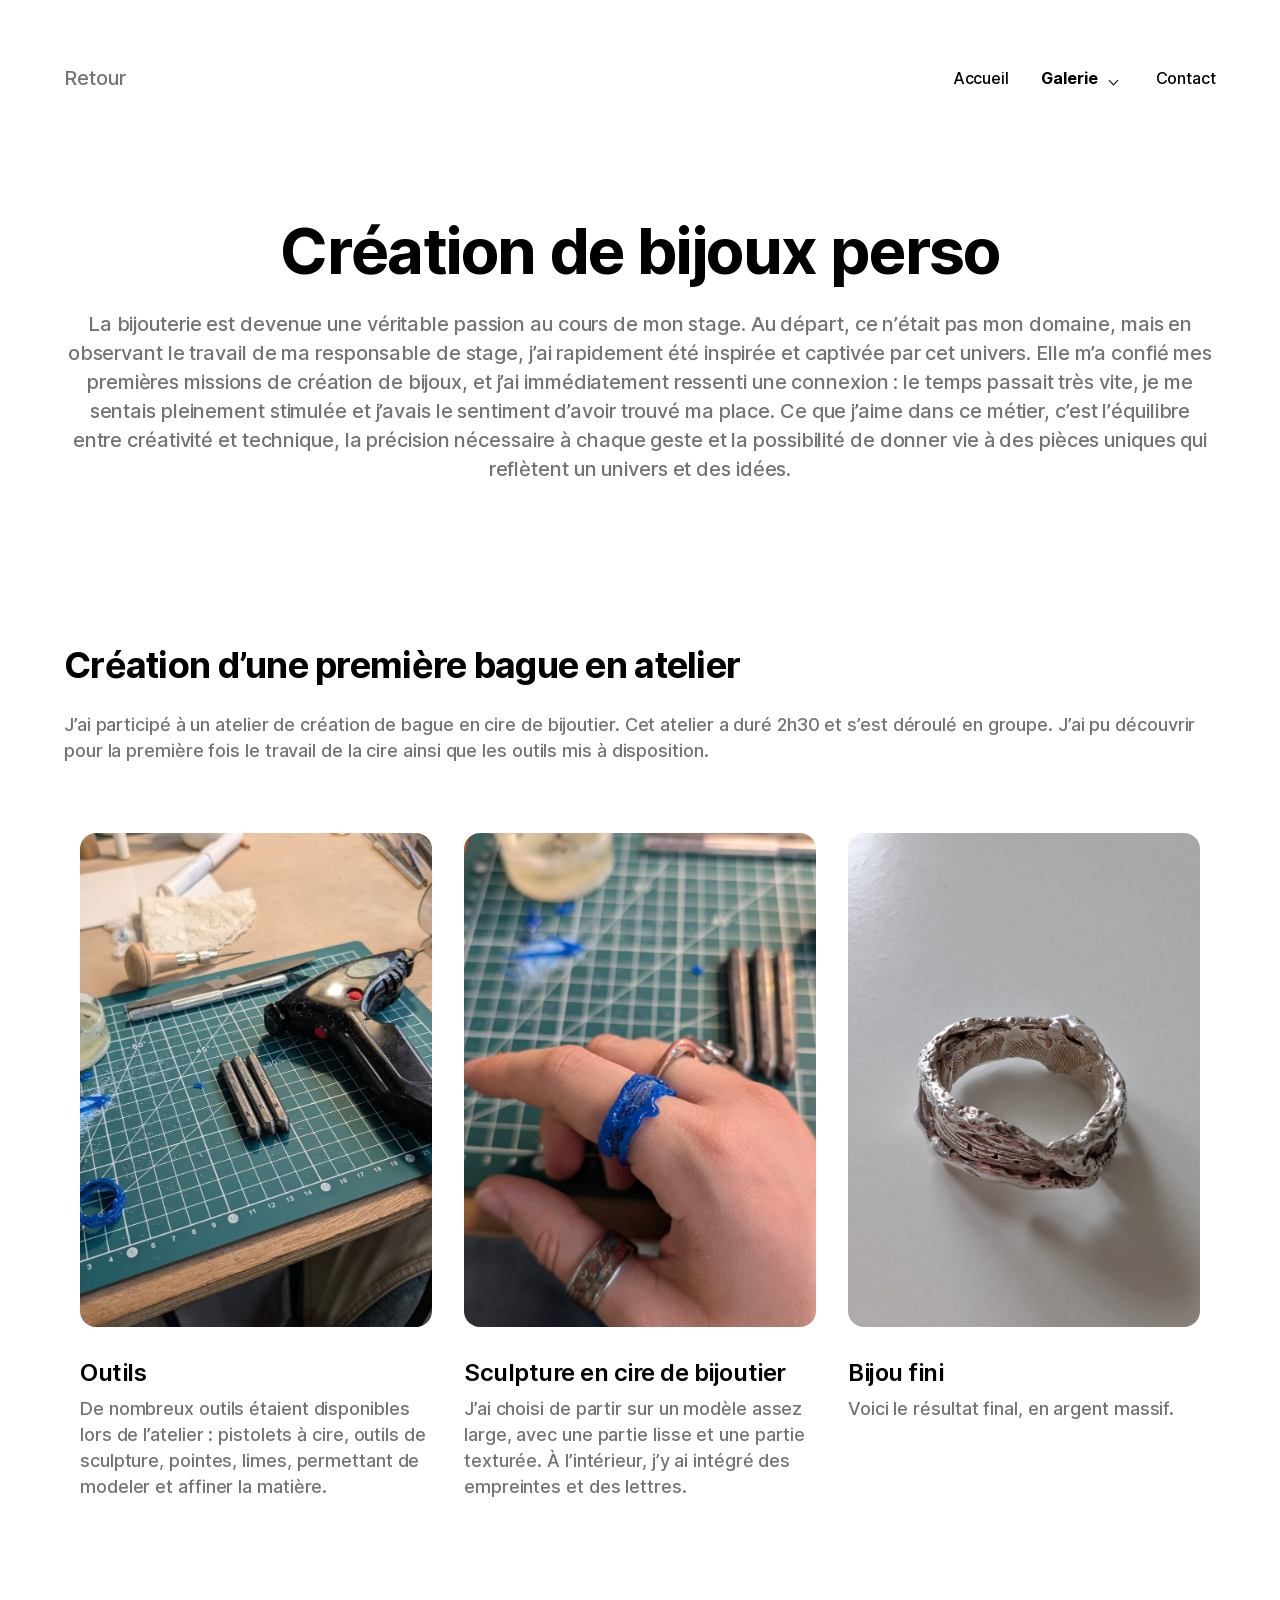
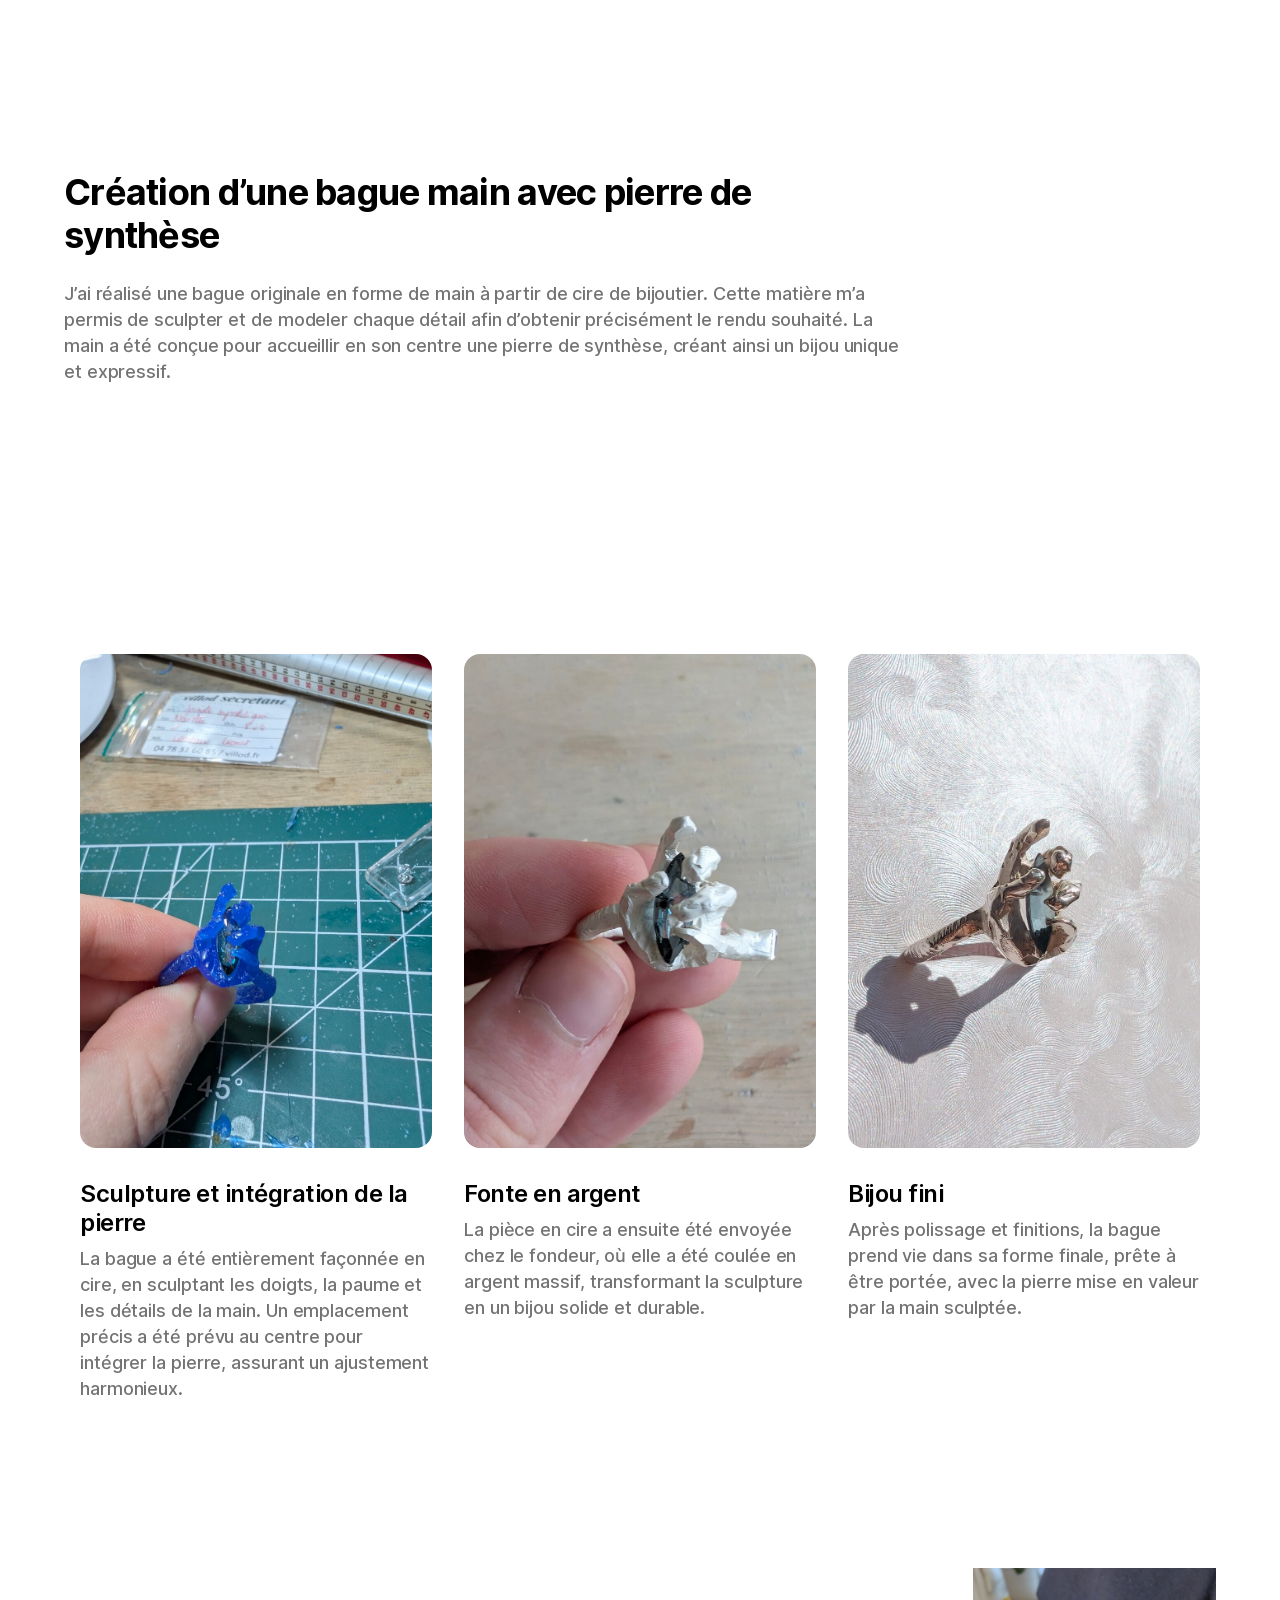
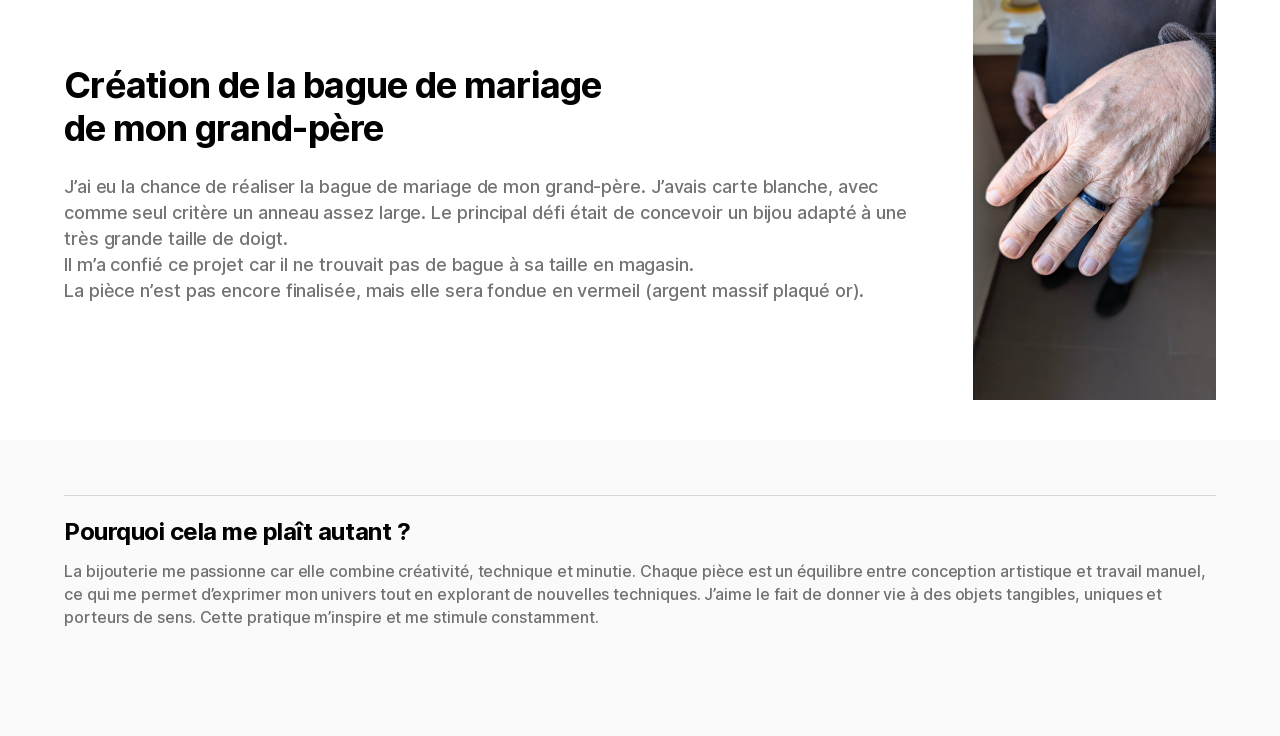
==== commit 96ea325a: "update navbar" ====
--- a/bijoux-perso.html
+++ b/bijoux-perso.html
@@ -14,7 +14,31 @@
 
   <header class="page-header">
     <a href="index.html" class="back-link">Retour</a>
-    <nav class="site-nav"><a href="contact.html">Contact</a></nav>
+    <nav class="site-nav" aria-label="Menu principal">
+      <button class="site-nav__toggle" type="button" aria-expanded="false" aria-controls="menu">Menu</button>
+      <ul class="site-nav__menu" id="menu">
+        <li><a href="index.html">Accueil</a></li>
+        <li class="has-submenu">
+          <a href="index.html#galerie" class="is-active">Galerie</a>
+          <button class="submenu-toggle" type="button" aria-expanded="false" aria-controls="menu-galerie" aria-label="Afficher les pages de la galerie"></button>
+          <ul class="submenu" id="menu-galerie">
+            <li>
+              <a href="stage.html">Stage</a>
+              <ul>
+                <li><a href="kit.html">Kits créatifs</a></li>
+                <li><a href="collection.html">Création de collection</a></li>
+                <li><a href="montage-et-conception.html">Montage</a></li>
+              </ul>
+            </li>
+            <li><a href="gouaches.html">Gouachés</a></li>
+            <li><a href="photos.html">Galerie photos / dessins</a></li>
+            <li><a href="bijoux-perso.html" aria-current="page">Création bijou perso</a></li>
+            <li><a href="design.html">Création et design digital</a></li>
+          </ul>
+        </li>
+        <li><a href="contact.html">Contact</a></li>
+      </ul>
+    </nav>
   </header>
 
   <main>
--- a/css/style.css
+++ b/css/style.css
@@ -9,6 +9,7 @@
                    15. Cartes projet   16. Rangées d'images
                    17. Bandeaux défilants   18. Encadrés et points clés
                    19. Kits   20. Galerie photo   21. Mobile
+   Toutes les pages 22. Menu de navigation (déroulant, et « Menu » sur mobile)
    ========================================================================== */
 
 
@@ -188,14 +189,7 @@
   object-fit: cover;
 }
 
-.site-nav {
-  display: flex;
-  gap: 32px;
-  font-size: 16px;
-  letter-spacing: -0.08px;
-  line-height: 1.45;
-  white-space: nowrap;
-}
+/* Le menu lui-même est décrit en section 22 */
 
 
 /* 7. Présentation (photo + texte d'accroche)
@@ -436,11 +430,6 @@
     height: 60px;
   }
 
-  .site-nav {
-    gap: 16px;
-    font-size: 14px;
-  }
-
   .hero {
     flex-direction: column;
     gap: 32px;
@@ -514,8 +503,7 @@
   line-height: 1.45;
 }
 
-.back-link:hover,
-.site-nav a:hover {
+.back-link:hover {
   color: var(--color-text);
   text-decoration: underline;
 }
@@ -1071,3 +1059,208 @@
     gap: 16px;
   }
 }
+
+
+/* 22. Menu de navigation — toutes les pages
+   La hiérarchie du site se lit dans le HTML : Galerie → catégories →
+   sous-pages de Stage. Sur ordinateur, les pages de la galerie s'affichent
+   au survol de « Galerie » (ou au clic sur la flèche). Sur mobile, tout le
+   menu est replié derrière le bouton « Menu ». Voir aussi js/main.js.
+   ========================================================================== */
+
+.site-header,
+.page-header {
+  position: relative;
+  z-index: 10;
+}
+
+.site-nav {
+  font-size: 16px;
+  letter-spacing: -0.08px;
+  line-height: 1.45;
+}
+
+.site-nav__menu {
+  display: flex;
+  align-items: center;
+  gap: 32px;
+  white-space: nowrap;
+}
+
+.site-nav a:hover,
+.site-nav a[aria-current="page"] {
+  text-decoration: underline;
+  text-underline-offset: 3px;
+}
+
+/* Page en cours et ses rubriques parentes */
+.site-nav a[aria-current="page"],
+.site-nav a.is-active {
+  font-weight: 700;
+}
+
+/* Bouton « Menu » : visible seulement sur mobile */
+.site-nav__toggle {
+  display: none;
+}
+
+.site-nav button {
+  padding: 0;
+  border: 0;
+  background: none;
+  color: inherit;
+  font: inherit;
+  letter-spacing: inherit;
+  cursor: pointer;
+}
+
+/* « Galerie » et sa liste déroulante */
+.has-submenu {
+  position: relative;
+  display: flex;
+  align-items: center;
+  gap: 6px;
+  /* Zone de survol élargie pour atteindre la liste sans qu'elle se ferme */
+  padding-block: 12px;
+  margin-block: -12px;
+}
+
+.submenu-toggle {
+  width: 20px;
+  height: 20px;
+}
+
+/* Petite flèche vers le bas */
+.submenu-toggle::before {
+  content: "";
+  display: block;
+  width: 7px;
+  height: 7px;
+  margin: 3px auto 0;
+  border-right: 1.5px solid;
+  border-bottom: 1.5px solid;
+  transform: rotate(45deg);
+  transition: transform 0.2s;
+}
+
+.submenu-toggle[aria-expanded="true"]::before {
+  margin-top: 8px;
+  transform: rotate(-135deg);
+}
+
+.submenu {
+  position: absolute;
+  top: 100%;
+  right: -16px;
+  display: none;
+  min-width: 270px;
+  padding: 16px 20px;
+  border: 1px solid rgba(0, 0, 0, 0.1);
+  border-radius: 12px;
+  background: var(--color-bg);
+  box-shadow: 0 12px 32px rgba(0, 0, 0, 0.08);
+}
+
+.has-submenu:hover > .submenu,
+.submenu-toggle[aria-expanded="true"] + .submenu,
+html:not(.js) .has-submenu:focus-within > .submenu {
+  display: block;
+}
+
+.submenu li {
+  padding-block: 4px;
+}
+
+.submenu a {
+  display: block;
+  color: var(--color-text-muted);
+}
+
+.submenu a:hover,
+.submenu a[aria-current="page"],
+.submenu a.is-active {
+  color: var(--color-text);
+}
+
+/* Sous-pages (Stage → Kits, Collection, Montage) : décalées avec un filet */
+.submenu ul {
+  margin: 4px 0 4px 2px;
+  padding-left: 14px;
+  border-left: 1px solid rgba(0, 0, 0, 0.15);
+}
+
+@media (max-width: 700px) {
+  .site-nav__menu {
+    gap: 16px;
+    font-size: 14px;
+  }
+
+  /* Le bouton « Menu » n'est utile que si le script est chargé */
+  .js .site-nav__toggle {
+    display: flex;
+    align-items: center;
+    gap: 10px;
+  }
+
+  /* Icône : trois traits, qui deviennent une croix quand le menu est ouvert */
+  .site-nav__toggle::before {
+    content: "";
+    width: 18px;
+    height: 2px;
+    background: currentColor;
+    box-shadow: 0 -6px 0 currentColor, 0 6px 0 currentColor;
+  }
+
+  .site-nav__toggle[aria-expanded="true"]::before {
+    box-shadow: none;
+    background:
+      linear-gradient(45deg, transparent 45%, currentColor 45% 55%, transparent 55%),
+      linear-gradient(-45deg, transparent 45%, currentColor 45% 55%, transparent 55%);
+    height: 18px;
+  }
+
+  /* Menu déplié : panneau sous l'en-tête, toutes les pages visibles */
+  .js .site-nav__menu {
+    position: absolute;
+    top: 100%;
+    left: 0;
+    right: 0;
+    display: none;
+    flex-direction: column;
+    align-items: stretch;
+    gap: 14px;
+    max-height: calc(100vh - 100%);
+    overflow-y: auto;
+    padding: 24px var(--gutter-wide) 32px;
+    border-block: 1px solid rgba(0, 0, 0, 0.1);
+    background: var(--color-bg);
+    font-size: 18px;
+    white-space: normal;
+  }
+
+  .js .site-nav__toggle[aria-expanded="true"] + .site-nav__menu {
+    display: flex;
+  }
+
+  .js .has-submenu {
+    display: block;
+    padding: 0;
+    margin: 0;
+  }
+
+  .js .submenu-toggle {
+    display: none;
+  }
+
+  .js .submenu {
+    position: static;
+    display: block;
+    min-width: 0;
+    margin-top: 10px;
+    padding: 0 0 0 14px;
+    border: 0;
+    border-left: 1px solid rgba(0, 0, 0, 0.15);
+    border-radius: 0;
+    box-shadow: none;
+  }
+}
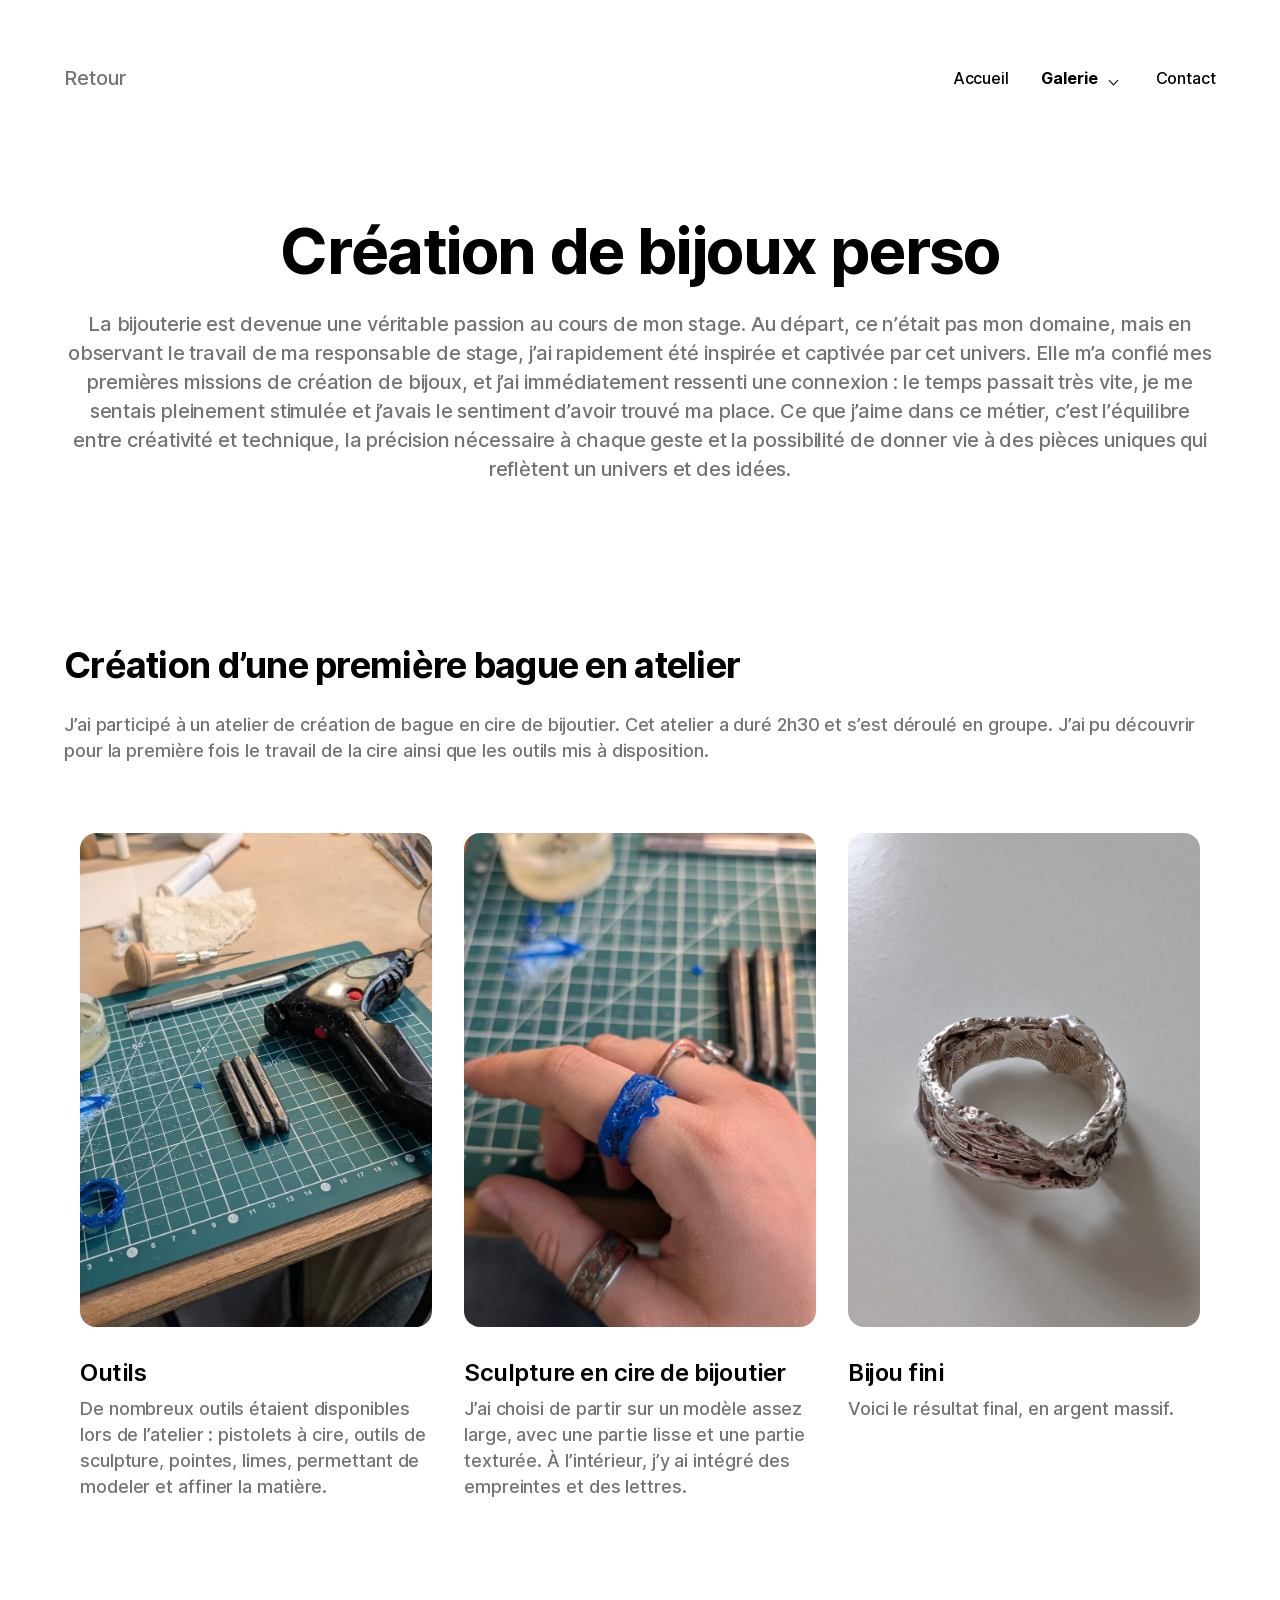
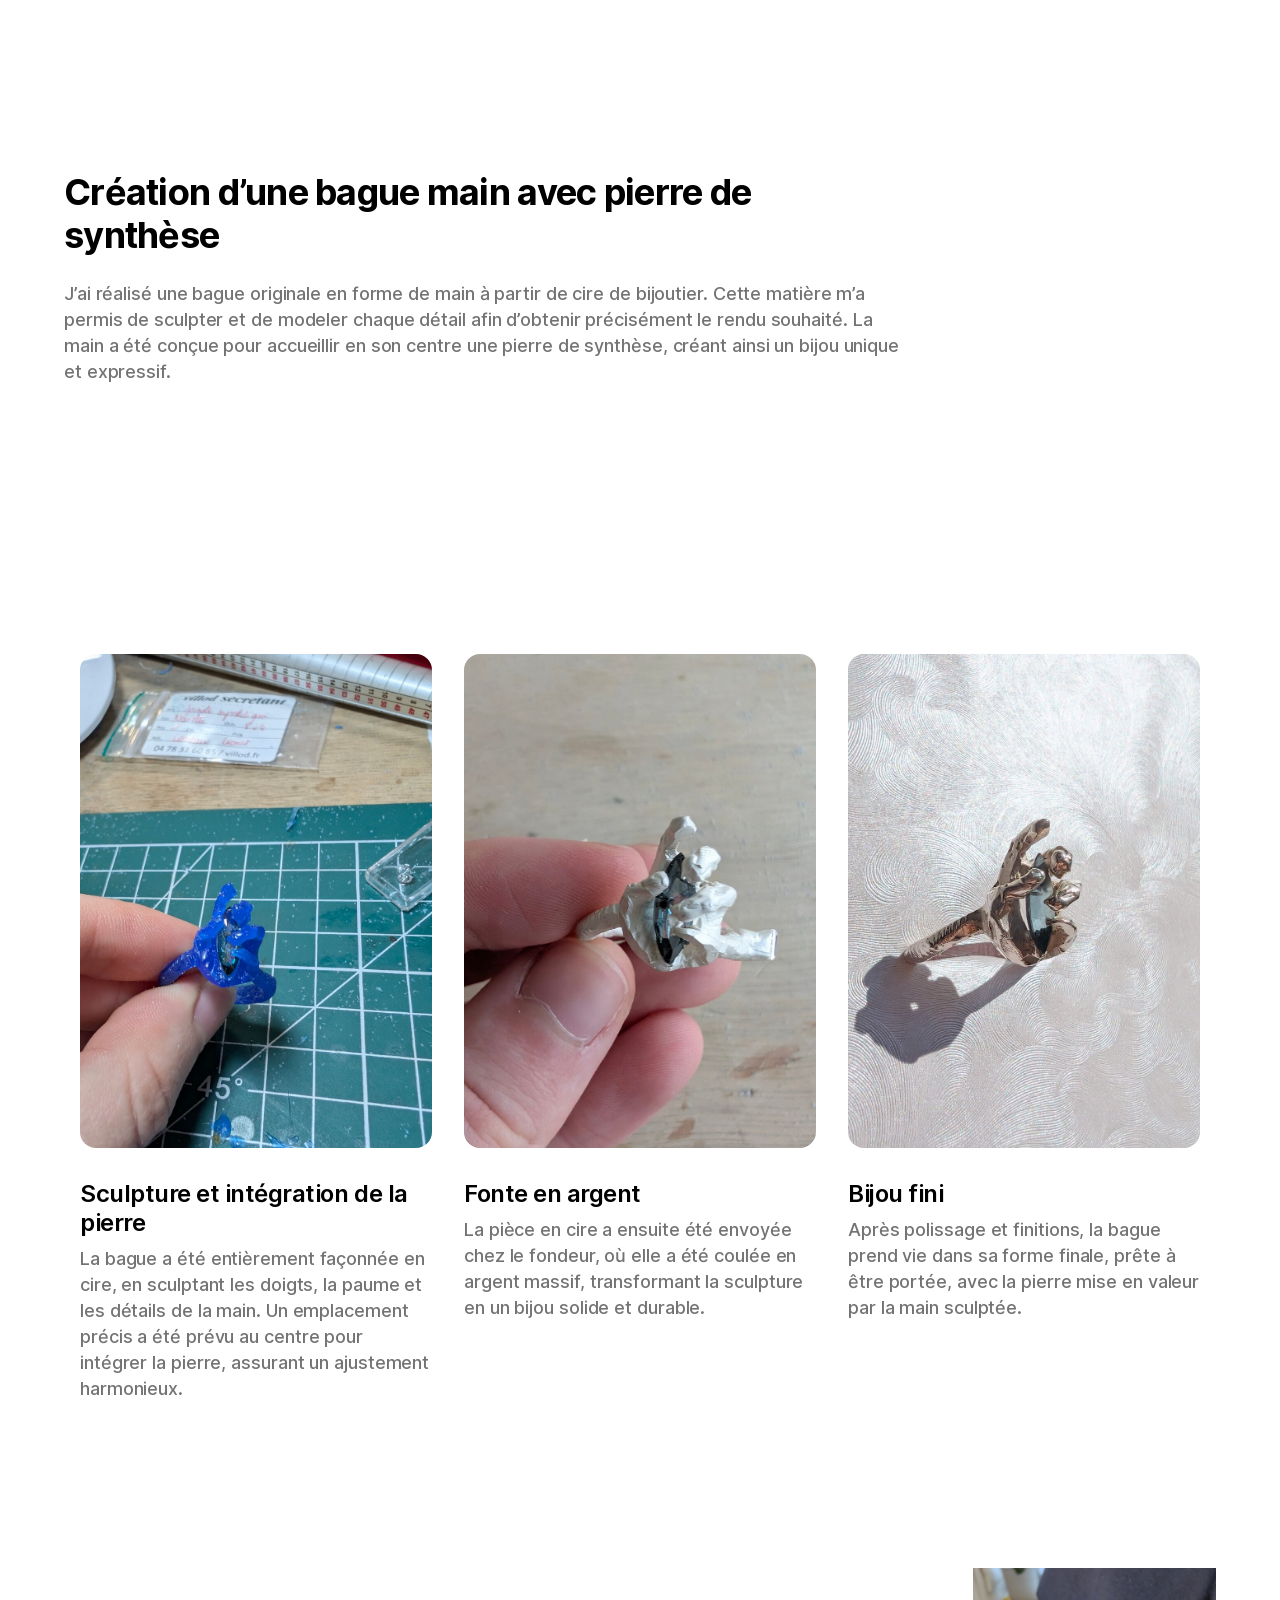
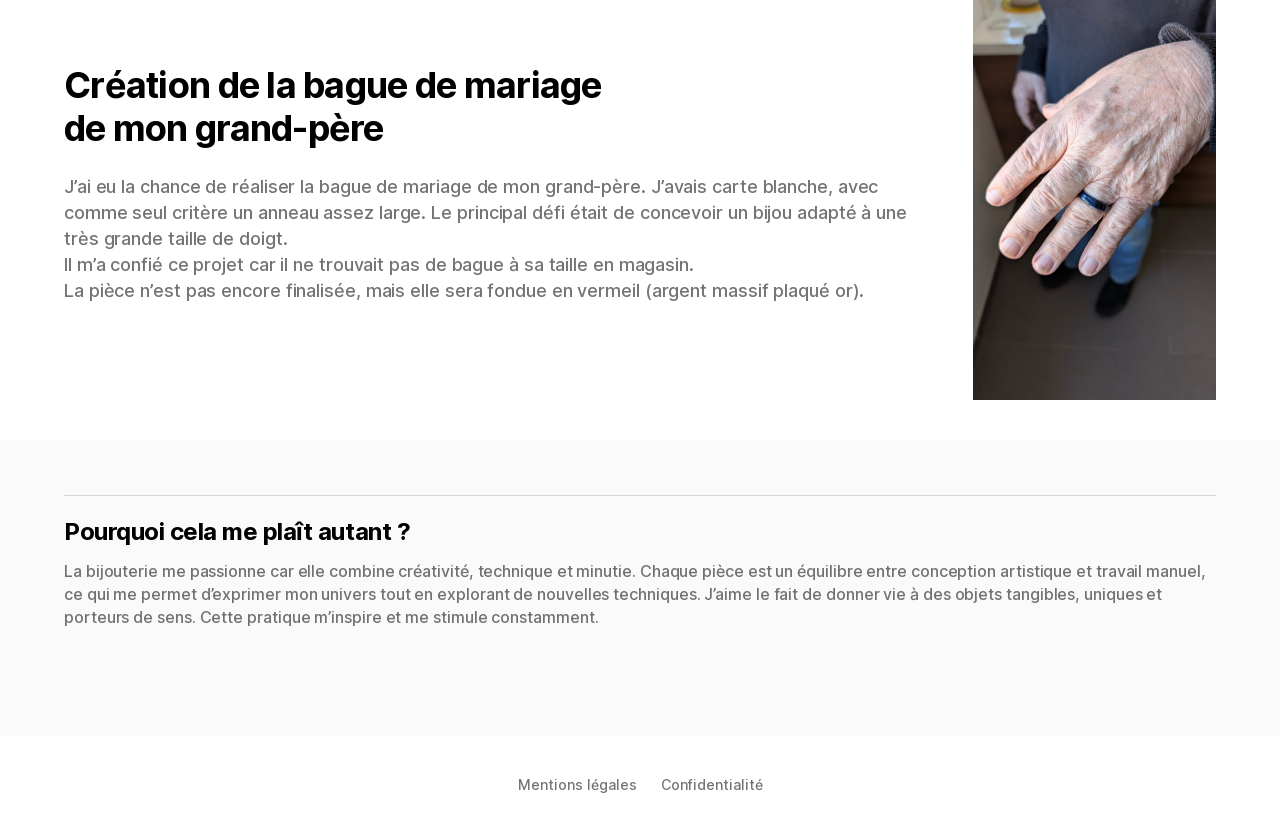
==== commit 03958488: "Ajout des pages mentions légales et confidentialité, retrait de l'export Figma Footer commun avec li" ====
--- a/bijoux-perso.html
+++ b/bijoux-perso.html
@@ -13,7 +13,7 @@
 <body>
 
   <header class="page-header">
-    <a href="index.html" class="back-link">Retour</a>
+    <a href="index.html#galerie" class="back-link">Retour</a>
     <nav class="site-nav" aria-label="Menu principal">
       <button class="site-nav__toggle" type="button" aria-expanded="false" aria-controls="menu">Menu</button>
       <ul class="site-nav__menu" id="menu">
@@ -136,5 +136,9 @@
     </section>
 
   </main>
+  <footer class="site-footer">
+    <a href="mentions-legales.html">Mentions légales</a>
+    <a href="confidentialite.html">Confidentialité</a>
+  </footer>
 </body>
 </html>
--- a/css/style.css
+++ b/css/style.css
@@ -1264,3 +1264,38 @@
     box-shadow: none;
   }
 }
+
+
+/* Pied de page et pages légales
+   ========================================================================== */
+
+.site-footer {
+  display: flex;
+  justify-content: center;
+  gap: 24px;
+  padding: 40px var(--gutter-wide);
+  font-size: 14px;
+  color: var(--color-text-muted);
+}
+
+.site-footer a:hover {
+  color: var(--color-text);
+  text-decoration: underline;
+}
+
+.legal {
+  width: min(800px, 100%);
+  margin-inline: auto;
+  padding-bottom: 80px;
+  display: flex;
+  flex-direction: column;
+  gap: 16px;
+}
+
+.legal .title-sm {
+  margin-top: 24px;
+}
+
+.legal a {
+  text-decoration: underline;
+}
